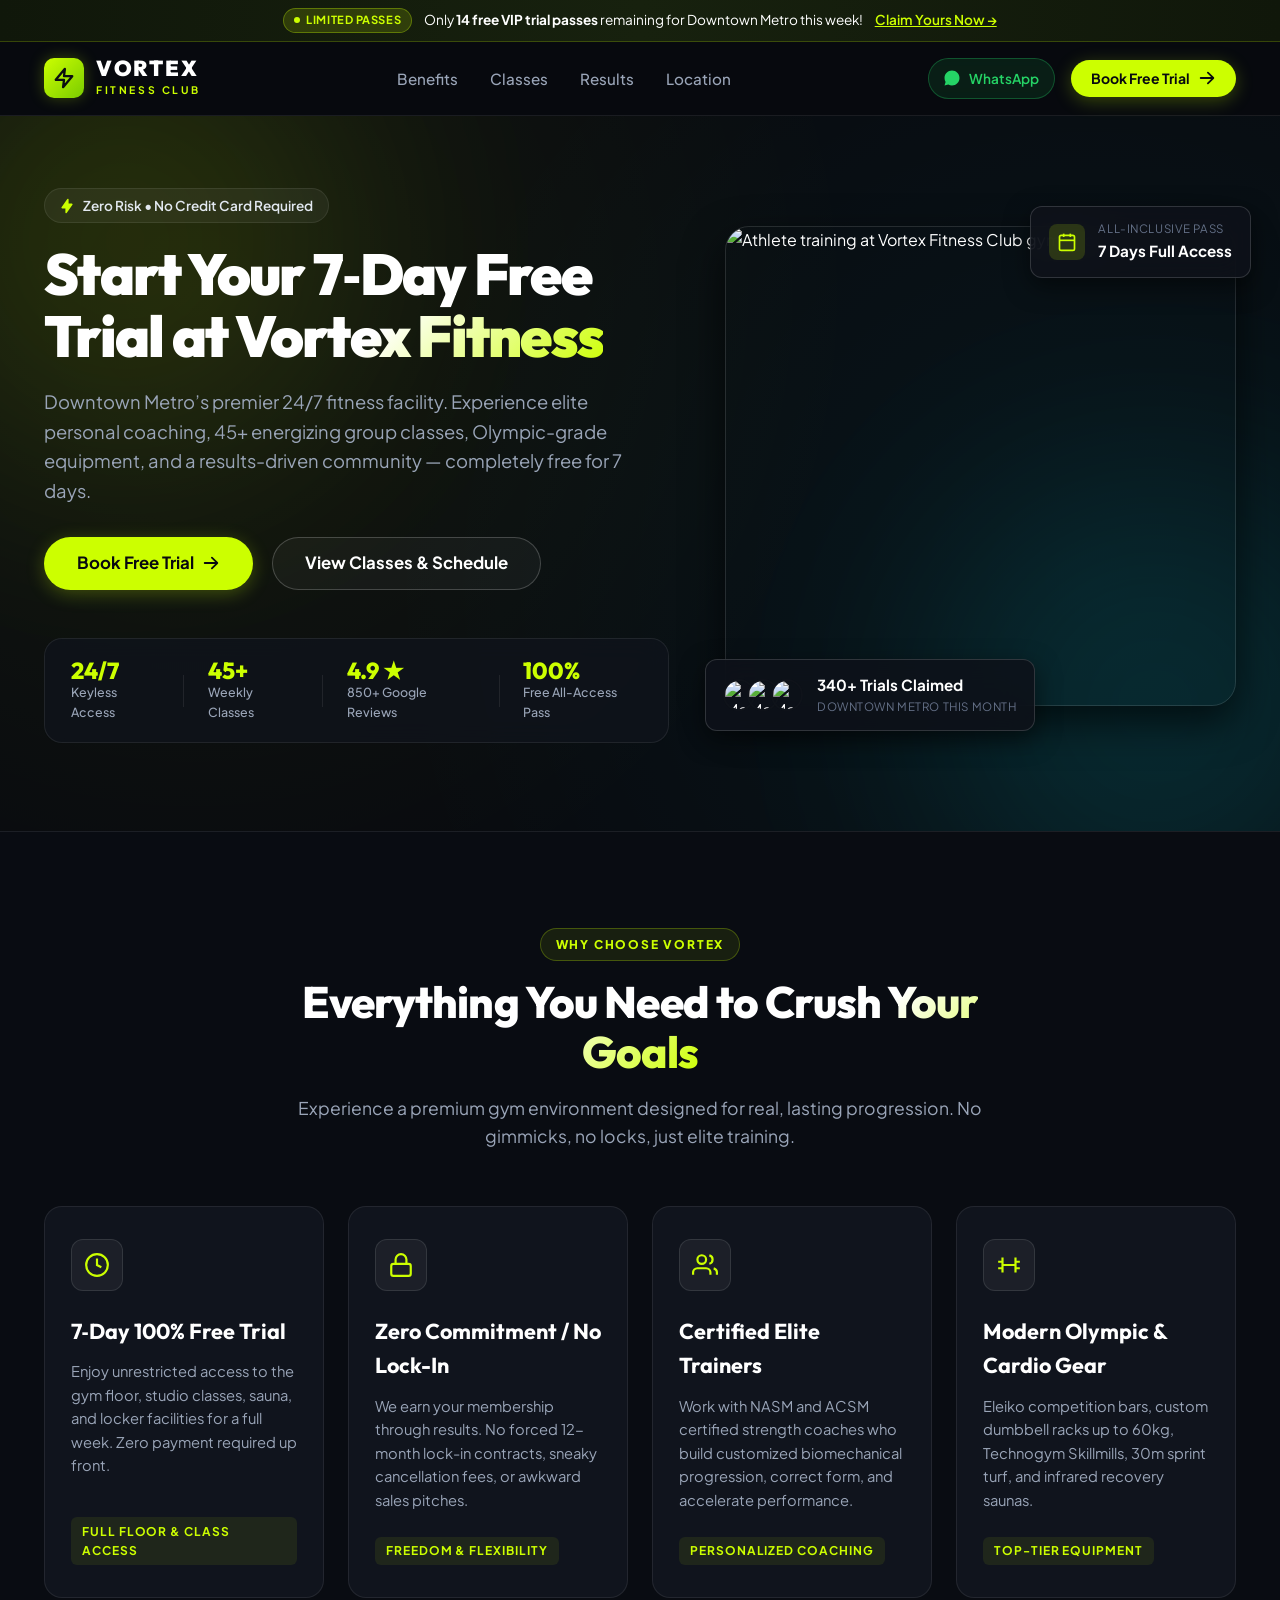
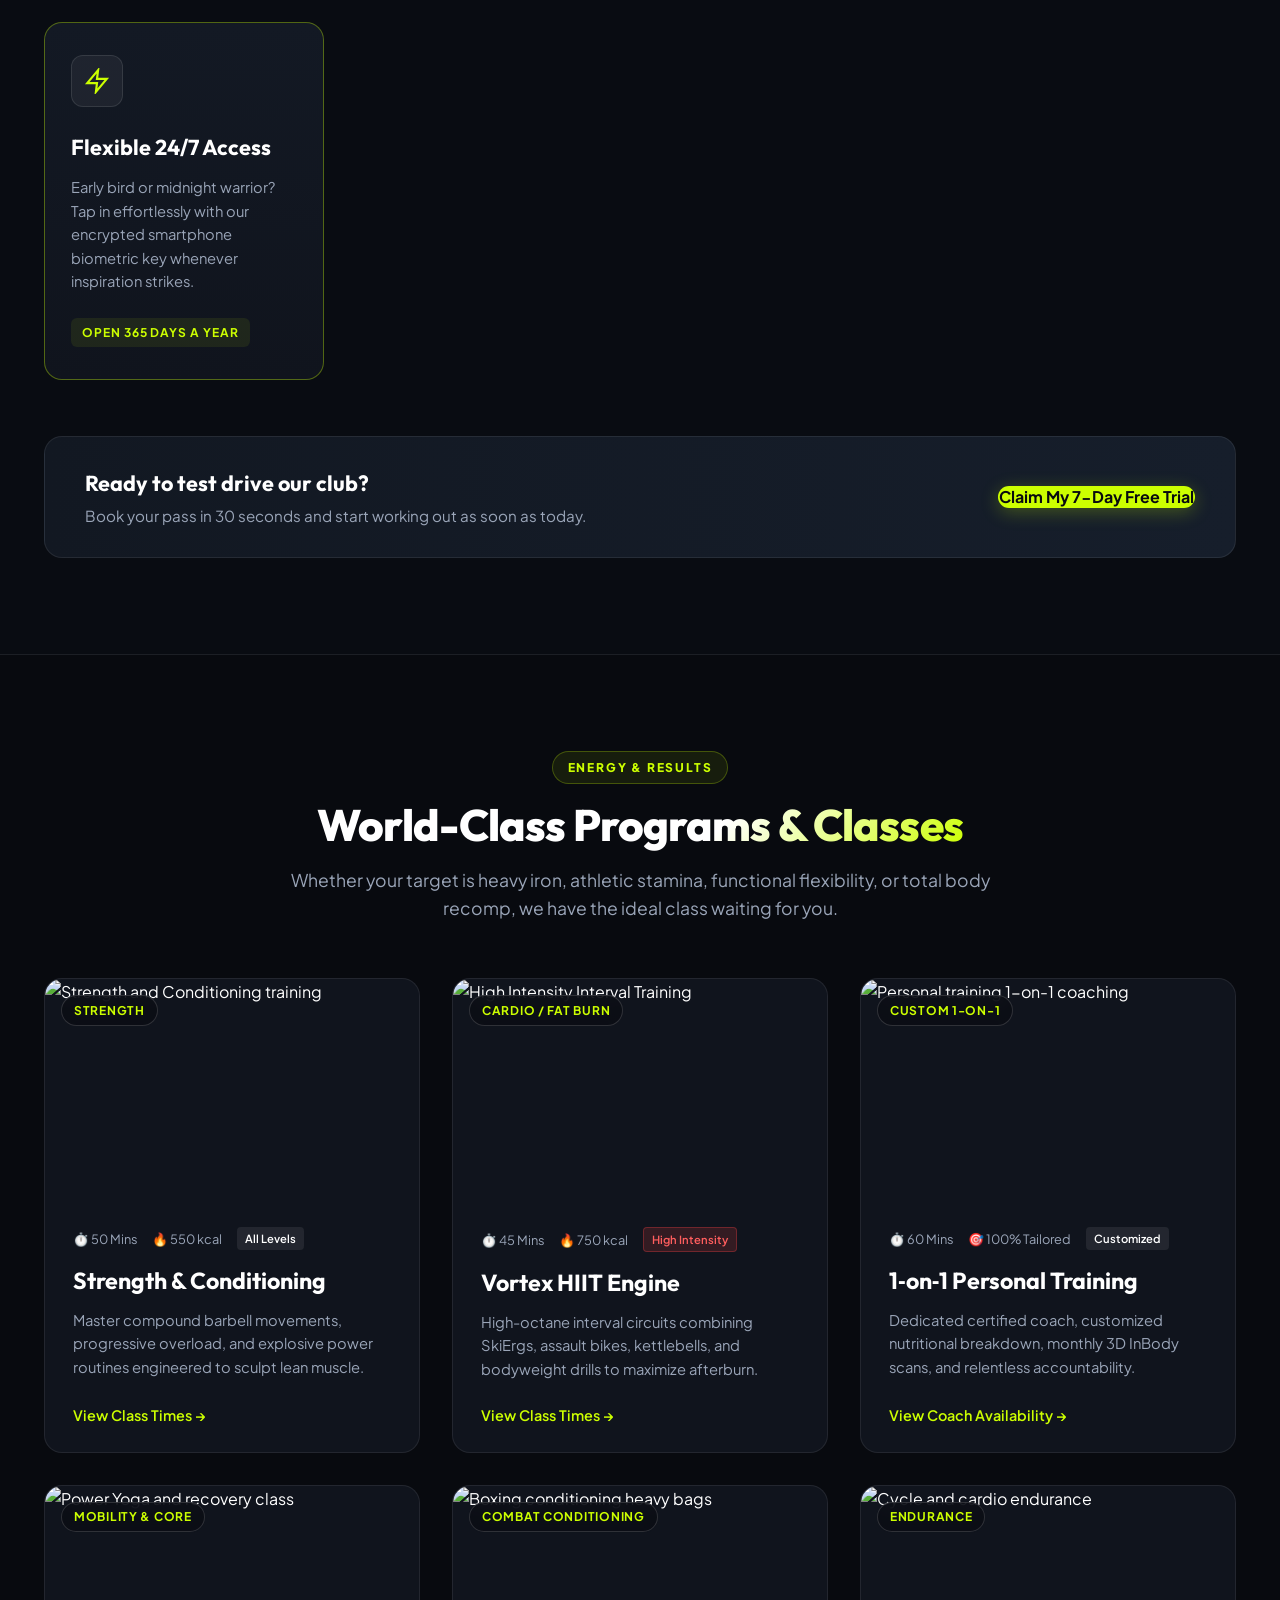
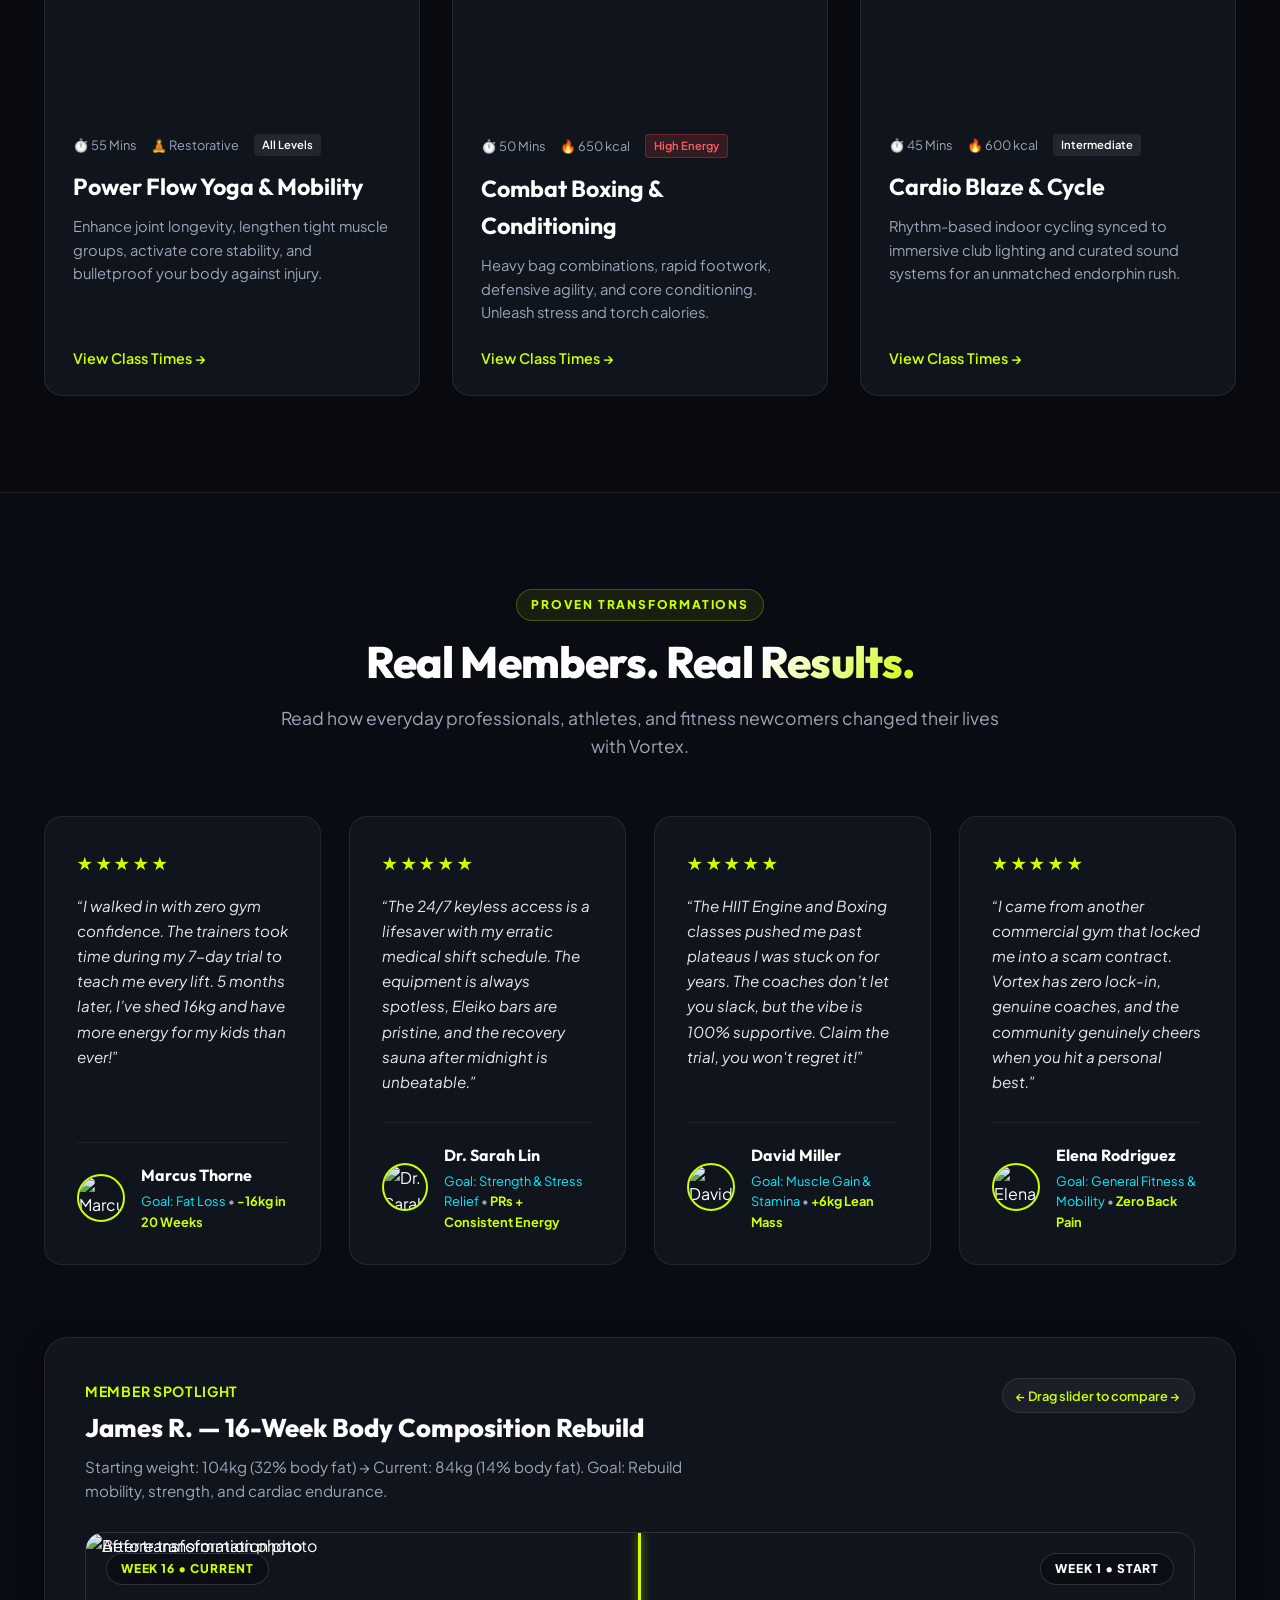
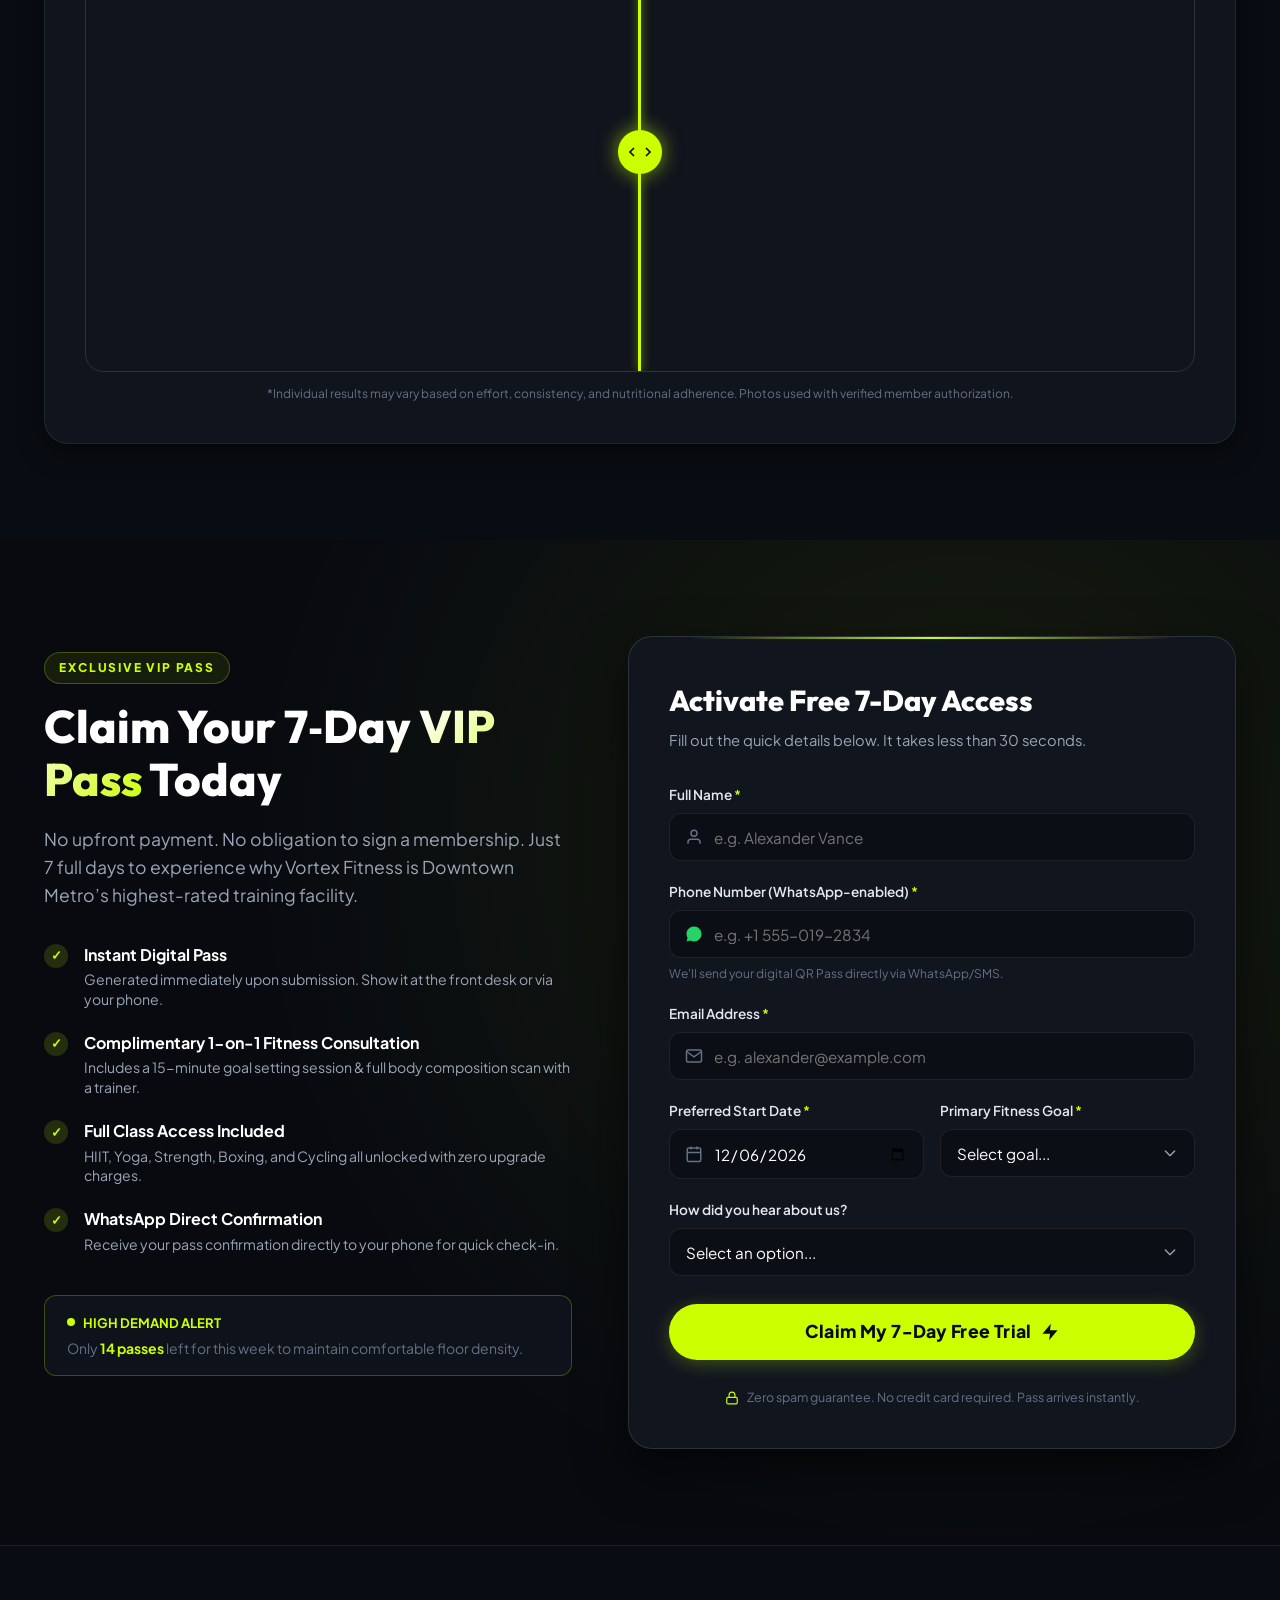
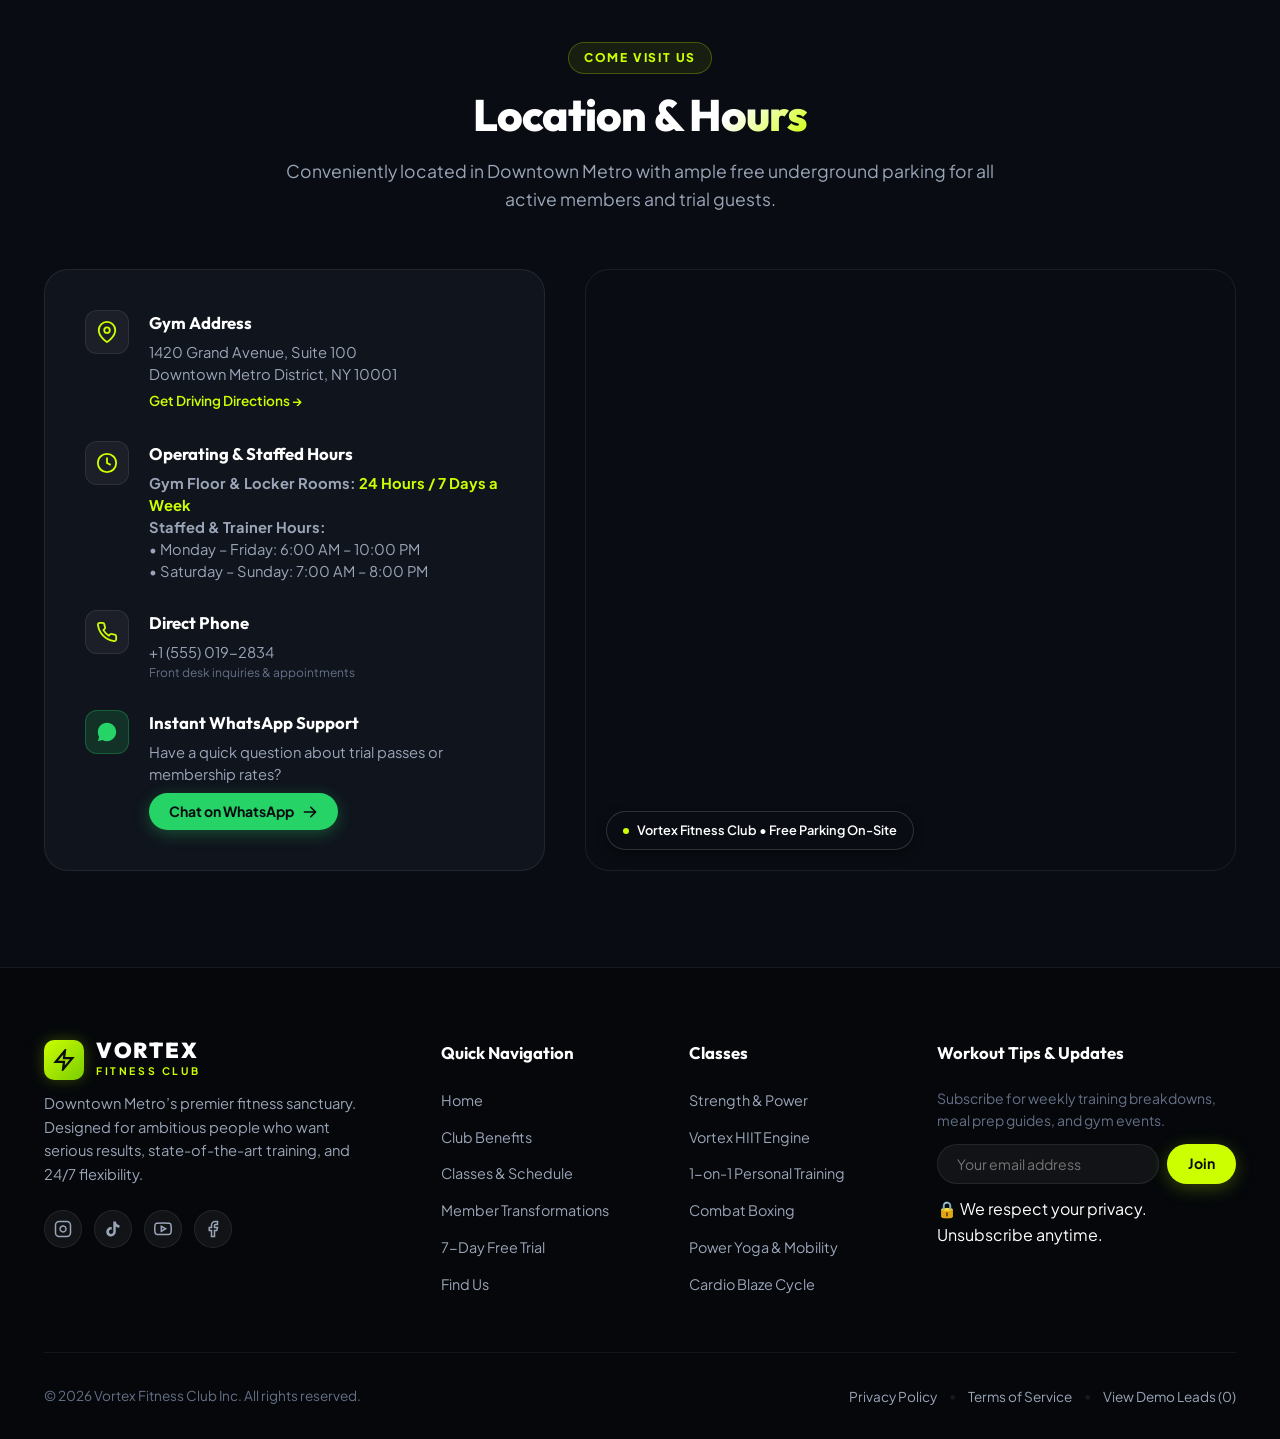
==== index.html @ d23a6792 "feat: initial commit for Vortex Fitness Club 7-Day Free Trial landing page" ====
<!DOCTYPE html>
<html lang="en">
<head>
  <meta charset="UTF-8">
  <meta name="viewport" content="width=device-width, initial-scale=1.0">
  <title>Vortex Fitness Club | Start Your 7-Day Free Trial</title>
  <meta name="description" content="Claim your 7-Day Free All-Access Pass at Vortex Fitness Club. Downtown Metro's premier 24/7 gym with elite personal training, 45+ group classes, and modern equipment.">
  
  <!-- Google Fonts -->
  <link rel="preconnect" href="https://fonts.googleapis.com">
  <link rel="preconnect" href="https://fonts.gstatic.com" crossorigin>
  <link href="https://fonts.googleapis.com/css2?family=Outfit:wght@400;500;600;700;800;900&family=Plus+Jakarta+Sans:wght@300;400;500;600;700&display=swap" rel="stylesheet">
  
  <!-- Main Stylesheet -->
  <link rel="stylesheet" href="styles.css">
  
  <!-- Favicon / Icon SVG -->
  <link rel="icon" type="image/svg+xml" href="data:image/svg+xml,<svg xmlns='http://www.w3.org/2000/svg' viewBox='0 0 24 24' fill='%23ccff00'><path d='M13.5 2c-5.24 0-9.5 4.26-9.5 9.5 0 2.21.76 4.24 2.03 5.86L2 21.41 3.59 23l4.05-4.03C9.26 20.24 11.29 21 13.5 21c5.24 0 9.5-4.26 9.5-9.5S18.74 2 13.5 2zm0 17c-4.14 0-7.5-3.36-7.5-7.5S9.36 4 13.5 4 21 7.36 21 11.5 17.64 19 13.5 19zm-1-12h2v5h-2zm0 6h2v2h-2z'/></svg>">
</head>
<body>

  <!-- Floating Announcement Bar -->
  <div class="top-announcement">
    <div class="announcement-content">
      <span class="live-pill"><span class="pulse-dot"></span> LIMITED PASSES</span>
      <span>Only <strong>14 free VIP trial passes</strong> remaining for Downtown Metro this week!</span>
      <a href="#trial-form" class="announcement-link">Claim Yours Now &rarr;</a>
    </div>
  </div>

  <!-- Header / Navigation -->
  <header class="site-header" id="header">
    <div class="container header-container">
      <a href="#" class="brand-logo" aria-label="Vortex Fitness Club">
        <div class="logo-icon">
          <svg viewBox="0 0 24 24" fill="none" stroke="currentColor" stroke-width="2.5" stroke-linecap="round" stroke-linejoin="round">
            <polygon points="13 2 3 14 12 14 11 22 21 10 12 10 13 2"></polygon>
          </svg>
        </div>
        <div class="logo-text">
          <span class="logo-main">VORTEX</span>
          <span class="logo-sub">FITNESS CLUB</span>
        </div>
      </a>

      <nav class="desktop-nav" aria-label="Main Navigation">
        <ul class="nav-links">
          <li><a href="#benefits" class="nav-link">Benefits</a></li>
          <li><a href="#programs" class="nav-link">Classes</a></li>
          <li><a href="#results" class="nav-link">Results</a></li>
          <li><a href="#location" class="nav-link">Location</a></li>
        </ul>
      </nav>

      <div class="header-actions">
        <a href="https://wa.me/15550192834?text=Hi%20Vortex%20Fitness!%20I'd%20like%20to%20learn%20more%20about%20the%207-Day%20Free%20Trial." target="_blank" rel="noopener noreferrer" class="whatsapp-btn-ghost" title="Chat on WhatsApp">
          <svg viewBox="0 0 24 24" fill="currentColor">
            <path d="M12.031 6.172c-3.181 0-5.767 2.586-5.768 5.766-.001 1.298.38 2.27 1.019 3.287l-.582 2.128 2.182-.573c.978.58 1.911.928 3.145.929 3.178 0 5.767-2.587 5.768-5.766.001-3.187-2.575-5.77-5.764-5.771zm3.392 8.244c-.144.405-.837.774-1.17.824-.299.045-.677.063-1.092-.069-.252-.08-.575-.187-.988-.365-1.739-.751-2.874-2.502-2.961-2.617-.087-.116-.708-.94-.708-1.793s.448-1.273.607-1.446c.159-.173.346-.217.462-.217l.332.006c.106.005.249-.04.39.298.144.347.491 1.2.534 1.287.043.087.072.188.014.304-.058.116-.087.188-.173.289l-.26.304c-.087.086-.177.18-.076.354.101.174.449.741.964 1.201.662.591 1.221.774 1.394.86.174.086.275.072.376-.044.102-.115.434-.506.549-.68.116-.174.232-.145.39-.087s1.011.477 1.184.564.289.13.332.202c.043.073.043.419-.101.824zM12 2C6.477 2 2 6.477 2 12c0 1.891.524 3.662 1.435 5.176L2.05 22l4.975-1.341A9.957 9.957 0 0012 22c5.523 0 10-4.477 10-10S17.523 2 12 2z"/>
          </svg>
          <span>WhatsApp</span>
        </a>
        <a href="#trial-form" class="btn btn-primary btn-sm header-cta">
          <span>Book Free Trial</span>
          <svg class="btn-arrow" viewBox="0 0 20 20" fill="currentColor">
            <path fill-rule="evenodd" d="M10.293 3.293a1 1 0 011.414 0l6 6a1 1 0 010 1.414l-6 6a1 1 0 01-1.414-1.414L14.586 11H3a1 1 0 110-2h11.586l-4.293-4.293a1 1 0 010-1.414z" clip-rule="evenodd" />
          </svg>
        </a>
        <button class="mobile-toggle" id="mobile-toggle" aria-label="Open navigation menu">
          <span></span>
          <span></span>
          <span></span>
        </button>
      </div>
    </div>

    <!-- Mobile Drawer -->
    <div class="mobile-nav" id="mobile-nav">
      <ul class="mobile-nav-links">
        <li><a href="#benefits" class="mobile-link">Benefits & Offer</a></li>
        <li><a href="#programs" class="mobile-link">Classes & Training</a></li>
        <li><a href="#results" class="mobile-link">Member Transformations</a></li>
        <li><a href="#trial-form" class="mobile-link highlight">Claim 7-Day Pass</a></li>
        <li><a href="#location" class="mobile-link">Location & Hours</a></li>
      </ul>
      <div class="mobile-nav-footer">
        <a href="https://wa.me/15550192834?text=Hi%20Vortex%20Fitness!%20I'd%20like%20to%20learn%20more%20about%20the%207-Day%20Free%20Trial." target="_blank" class="btn btn-whatsapp w-full">
          Chat on WhatsApp
        </a>
      </div>
    </div>
  </header>

  <!-- Hero Section -->
  <section class="hero-section" id="hero">
    <div class="hero-bg-overlay"></div>
    <div class="hero-glow-blob top-left"></div>
    <div class="hero-glow-blob bottom-right"></div>
    
    <div class="container hero-container">
      <div class="hero-content">
        <div class="hero-badge-wrap">
          <span class="hero-badge">
            <svg class="badge-icon" viewBox="0 0 20 20" fill="currentColor">
              <path fill-rule="evenodd" d="M11.3 1.046A1 1 0 0112 2v5h4a1 1 0 01.82 1.573l-7 10A1 1 0 018 18v-5H4a1 1 0 01-.82-1.573l7-10a1 1 0 011.12-.38z" clip-rule="evenodd"/>
            </svg>
            Zero Risk • No Credit Card Required
          </span>
        </div>

        <h1 class="hero-headline">
          Start Your 7‑Day Free Trial at <span class="highlight-text">Vortex Fitness</span>
        </h1>

        <p class="hero-subtext">
          Downtown Metro’s premier 24/7 fitness facility. Experience elite personal coaching, 45+ energizing group classes, Olympic-grade equipment, and a results-driven community — completely free for 7 days.
        </p>

        <div class="hero-cta-group">
          <a href="#trial-form" class="btn btn-primary btn-lg pulse-glow" id="hero-cta-btn">
            <span>Book Free Trial</span>
            <svg class="btn-arrow" viewBox="0 0 20 20" fill="currentColor">
              <path fill-rule="evenodd" d="M10.293 3.293a1 1 0 011.414 0l6 6a1 1 0 010 1.414l-6 6a1 1 0 01-1.414-1.414L14.586 11H3a1 1 0 110-2h11.586l-4.293-4.293a1 1 0 010-1.414z" clip-rule="evenodd" />
            </svg>
          </a>
          <a href="#programs" class="btn btn-outline btn-lg">
            <span>View Classes & Schedule</span>
          </a>
        </div>

        <!-- Social Proof Stats Banner -->
        <div class="hero-stats">
          <div class="stat-item">
            <div class="stat-number">24/7</div>
            <div class="stat-label">Keyless Access</div>
          </div>
          <div class="stat-divider"></div>
          <div class="stat-item">
            <div class="stat-number">45+</div>
            <div class="stat-label">Weekly Classes</div>
          </div>
          <div class="stat-divider"></div>
          <div class="stat-item">
            <div class="stat-number">4.9 ★</div>
            <div class="stat-label">850+ Google Reviews</div>
          </div>
          <div class="stat-divider"></div>
          <div class="stat-item">
            <div class="stat-number">100%</div>
            <div class="stat-label">Free All-Access Pass</div>
          </div>
        </div>
      </div>

      <div class="hero-visual">
        <div class="visual-card-wrap">
          <img 
            src="https://images.unsplash.com/photo-1534438327276-14e5300c3a48?q=80&w=1470&auto=format&fit=crop" 
            alt="Athlete training at Vortex Fitness Club gym floor" 
            class="hero-main-img"
            loading="eager"
          >
          
          <!-- Floating VIP Pass Preview Tag -->
          <div class="floating-glass-card top-card">
            <div class="badge-icon-square">
              <svg viewBox="0 0 24 24" fill="none" stroke="currentColor" stroke-width="2">
                <rect x="3" y="4" width="18" height="18" rx="2" ry="2"></rect>
                <line x1="16" y1="2" x2="16" y2="6"></line>
                <line x1="8" y1="2" x2="8" y2="6"></line>
                <line x1="3" y1="10" x2="21" y2="10"></line>
              </svg>
            </div>
            <div>
              <div class="card-caption">All-Inclusive Pass</div>
              <div class="card-val">7 Days Full Access</div>
            </div>
          </div>

          <div class="floating-glass-card bottom-card">
            <div class="avatar-group">
              <img src="https://images.unsplash.com/photo-1534528741775-53994a69daeb?w=100&auto=format&fit=crop&q=80" alt="Member avatar" class="avatar-img">
              <img src="https://images.unsplash.com/photo-1507003211169-0a1dd7228f2d?w=100&auto=format&fit=crop&q=80" alt="Member avatar" class="avatar-img">
              <img src="https://images.unsplash.com/photo-1517841905240-472988babdf9?w=100&auto=format&fit=crop&q=80" alt="Member avatar" class="avatar-img">
            </div>
            <div>
              <div class="card-val">340+ Trials Claimed</div>
              <div class="card-caption">Downtown Metro this month</div>
            </div>
          </div>
        </div>
      </div>
    </div>
  </section>

  <!-- Offer & Benefits Section -->
  <section class="section benefits-section" id="benefits">
    <div class="container">
      <div class="section-header text-center">
        <span class="section-pill">WHY CHOOSE VORTEX</span>
        <h2 class="section-title">Everything You Need to <span class="highlight-text">Crush Your Goals</span></h2>
        <p class="section-subtitle">Experience a premium gym environment designed for real, lasting progression. No gimmicks, no locks, just elite training.</p>
      </div>

      <div class="benefits-grid">
        <!-- Benefit 1 -->
        <div class="benefit-card">
          <div class="benefit-icon-box">
            <svg viewBox="0 0 24 24" fill="none" stroke="currentColor" stroke-width="2">
              <circle cx="12" cy="12" r="10"></circle>
              <polyline points="12 6 12 12 16 14"></polyline>
            </svg>
          </div>
          <h3 class="benefit-title">7‑Day 100% Free Trial</h3>
          <p class="benefit-desc">Enjoy unrestricted access to the gym floor, studio classes, sauna, and locker facilities for a full week. Zero payment required up front.</p>
          <div class="benefit-tag">Full Floor & Class Access</div>
        </div>

        <!-- Benefit 2 -->
        <div class="benefit-card">
          <div class="benefit-icon-box">
            <svg viewBox="0 0 24 24" fill="none" stroke="currentColor" stroke-width="2">
              <rect x="3" y="11" width="18" height="11" rx="2" ry="2"></rect>
              <path d="M7 11V7a5 5 0 0 1 10 0v4"></path>
            </svg>
          </div>
          <h3 class="benefit-title">Zero Commitment / No Lock-In</h3>
          <p class="benefit-desc">We earn your membership through results. No forced 12-month lock-in contracts, sneaky cancellation fees, or awkward sales pitches.</p>
          <div class="benefit-tag">Freedom & Flexibility</div>
        </div>

        <!-- Benefit 3 -->
        <div class="benefit-card">
          <div class="benefit-icon-box">
            <svg viewBox="0 0 24 24" fill="none" stroke="currentColor" stroke-width="2">
              <path d="M17 21v-2a4 4 0 0 0-4-4H5a4 4 0 0 0-4 4v2"></path>
              <circle cx="9" cy="7" r="4"></circle>
              <path d="M23 21v-2a4 4 0 0 0-3-3.87"></path>
              <path d="M16 3.13a4 4 0 0 1 0 7.75"></path>
            </svg>
          </div>
          <h3 class="benefit-title">Certified Elite Trainers</h3>
          <p class="benefit-desc">Work with NASM and ACSM certified strength coaches who build customized biomechanical progression, correct form, and accelerate performance.</p>
          <div class="benefit-tag">Personalized Coaching</div>
        </div>

        <!-- Benefit 4 -->
        <div class="benefit-card">
          <div class="benefit-icon-box">
            <svg viewBox="0 0 24 24" fill="none" stroke="currentColor" stroke-width="2">
              <path d="M6 5v14M18 5v14M2 9h4M18 9h4M2 15h4M18 15h4M6 12h12"></path>
            </svg>
          </div>
          <h3 class="benefit-title">Modern Olympic & Cardio Gear</h3>
          <p class="benefit-desc">Eleiko competition bars, custom dumbbell racks up to 60kg, Technogym Skillmills, 30m sprint turf, and infrared recovery saunas.</p>
          <div class="benefit-tag">Top-Tier Equipment</div>
        </div>

        <!-- Benefit 5 -->
        <div class="benefit-card highlight-card">
          <div class="benefit-icon-box accent">
            <svg viewBox="0 0 24 24" fill="none" stroke="currentColor" stroke-width="2">
              <polygon points="13 2 3 14 12 14 11 22 21 10 12 10 13 2"></polygon>
            </svg>
          </div>
          <h3 class="benefit-title">Flexible 24/7 Access</h3>
          <p class="benefit-desc">Early bird or midnight warrior? Tap in effortlessly with our encrypted smartphone biometric key whenever inspiration strikes.</p>
          <div class="benefit-tag">Open 365 Days a Year</div>
        </div>
      </div>

      <!-- Callout Banner inside Benefits -->
      <div class="benefits-cta-banner">
        <div class="banner-text">
          <h4>Ready to test drive our club?</h4>
          <p>Book your pass in 30 seconds and start working out as soon as today.</p>
        </div>
        <a href="#trial-form" class="btn btn-primary">Claim My 7-Day Free Trial</a>
      </div>
    </div>
  </section>

  <!-- Classes & Programs Section -->
  <section class="section programs-section" id="programs">
    <div class="container">
      <div class="section-header text-center">
        <span class="section-pill">ENERGY & RESULTS</span>
        <h2 class="section-title">World-Class <span class="highlight-text">Programs & Classes</span></h2>
        <p class="section-subtitle">Whether your target is heavy iron, athletic stamina, functional flexibility, or total body recomp, we have the ideal class waiting for you.</p>
      </div>

      <div class="programs-grid">
        <!-- Class 1: Strength -->
        <div class="program-card">
          <div class="program-img-wrap">
            <img src="https://images.unsplash.com/photo-1517838277536-f5f99be501cd?q=80&w=800&auto=format&fit=crop" alt="Strength and Conditioning training" class="program-img" loading="lazy">
            <span class="program-badge">Strength</span>
          </div>
          <div class="program-content">
            <div class="program-meta">
              <span>⏱️ 50 Mins</span>
              <span>🔥 550 kcal</span>
              <span class="level-tag">All Levels</span>
            </div>
            <h3 class="program-title">Strength & Conditioning</h3>
            <p class="program-desc">Master compound barbell movements, progressive overload, and explosive power routines engineered to sculpt lean muscle.</p>
            <button class="btn-link view-schedule-btn" data-class="Strength & Conditioning">
              View Class Times &rarr;
            </button>
          </div>
        </div>

        <!-- Class 2: HIIT -->
        <div class="program-card">
          <div class="program-img-wrap">
            <img src="https://images.unsplash.com/photo-1434596922112-19c563067271?q=80&w=800&auto=format&fit=crop" alt="High Intensity Interval Training" class="program-img" loading="lazy">
            <span class="program-badge">Cardio / Fat Burn</span>
          </div>
          <div class="program-content">
            <div class="program-meta">
              <span>⏱️ 45 Mins</span>
              <span>🔥 750 kcal</span>
              <span class="level-tag intense">High Intensity</span>
            </div>
            <h3 class="program-title">Vortex HIIT Engine</h3>
            <p class="program-desc">High-octane interval circuits combining SkiErgs, assault bikes, kettlebells, and bodyweight drills to maximize afterburn.</p>
            <button class="btn-link view-schedule-btn" data-class="Vortex HIIT Engine">
              View Class Times &rarr;
            </button>
          </div>
        </div>

        <!-- Class 3: 1-on-1 PT -->
        <div class="program-card">
          <div class="program-img-wrap">
            <img src="https://images.unsplash.com/photo-1571019614242-c5c5dee9f50b?q=80&w=800&auto=format&fit=crop" alt="Personal training 1-on-1 coaching" class="program-img" loading="lazy">
            <span class="program-badge">Custom 1-on-1</span>
          </div>
          <div class="program-content">
            <div class="program-meta">
              <span>⏱️ 60 Mins</span>
              <span>🎯 100% Tailored</span>
              <span class="level-tag">Customized</span>
            </div>
            <h3 class="program-title">1‑on‑1 Personal Training</h3>
            <p class="program-desc">Dedicated certified coach, customized nutritional breakdown, monthly 3D InBody scans, and relentless accountability.</p>
            <button class="btn-link view-schedule-btn" data-class="Personal Training">
              View Coach Availability &rarr;
            </button>
          </div>
        </div>

        <!-- Class 4: Yoga -->
        <div class="program-card">
          <div class="program-img-wrap">
            <img src="https://images.unsplash.com/photo-1544367567-0f2fcb009e0b?q=80&w=800&auto=format&fit=crop" alt="Power Yoga and recovery class" class="program-img" loading="lazy">
            <span class="program-badge">Mobility & Core</span>
          </div>
          <div class="program-content">
            <div class="program-meta">
              <span>⏱️ 55 Mins</span>
              <span>🧘 Restorative</span>
              <span class="level-tag">All Levels</span>
            </div>
            <h3 class="program-title">Power Flow Yoga & Mobility</h3>
            <p class="program-desc">Enhance joint longevity, lengthen tight muscle groups, activate core stability, and bulletproof your body against injury.</p>
            <button class="btn-link view-schedule-btn" data-class="Power Flow Yoga">
              View Class Times &rarr;
            </button>
          </div>
        </div>

        <!-- Class 5: Boxing -->
        <div class="program-card">
          <div class="program-img-wrap">
            <img src="https://images.unsplash.com/photo-1549719386-74dfcbf7dbed?q=80&w=800&auto=format&fit=crop" alt="Boxing conditioning heavy bags" class="program-img" loading="lazy">
            <span class="program-badge">Combat Conditioning</span>
          </div>
          <div class="program-content">
            <div class="program-meta">
              <span>⏱️ 50 Mins</span>
              <span>🔥 650 kcal</span>
              <span class="level-tag intense">High Energy</span>
            </div>
            <h3 class="program-title">Combat Boxing & Conditioning</h3>
            <p class="program-desc">Heavy bag combinations, rapid footwork, defensive agility, and core conditioning. Unleash stress and torch calories.</p>
            <button class="btn-link view-schedule-btn" data-class="Combat Boxing">
              View Class Times &rarr;
            </button>
          </div>
        </div>

        <!-- Class 6: Cardio Blaze -->
        <div class="program-card">
          <div class="program-img-wrap">
            <img src="https://images.unsplash.com/photo-1518611012118-696072aa579a?q=80&w=800&auto=format&fit=crop" alt="Cycle and cardio endurance" class="program-img" loading="lazy">
            <span class="program-badge">Endurance</span>
          </div>
          <div class="program-content">
            <div class="program-meta">
              <span>⏱️ 45 Mins</span>
              <span>🔥 600 kcal</span>
              <span class="level-tag">Intermediate</span>
            </div>
            <h3 class="program-title">Cardio Blaze & Cycle</h3>
            <p class="program-desc">Rhythm-based indoor cycling synced to immersive club lighting and curated sound systems for an unmatched endorphin rush.</p>
            <button class="btn-link view-schedule-btn" data-class="Cardio Blaze Cycle">
              View Class Times &rarr;
            </button>
          </div>
        </div>
      </div>
    </div>
  </section>

  <!-- Social Proof & Testimonials Section -->
  <section class="section results-section" id="results">
    <div class="container">
      <div class="section-header text-center">
        <span class="section-pill">PROVEN TRANSFORMATIONS</span>
        <h2 class="section-title">Real Members. <span class="highlight-text">Real Results.</span></h2>
        <p class="section-subtitle">Read how everyday professionals, athletes, and fitness newcomers changed their lives with Vortex.</p>
      </div>

      <!-- Testimonials Cards Grid -->
      <div class="testimonials-grid">
        <!-- Testimonial 1 -->
        <div class="testimonial-card">
          <div class="card-stars">★★★★★</div>
          <p class="testimonial-quote">“I walked in with zero gym confidence. The trainers took time during my 7-day trial to teach me every lift. 5 months later, I’ve shed 16kg and have more energy for my kids than ever!”</p>
          <div class="member-profile">
            <img src="https://images.unsplash.com/photo-1500648767791-00dcc994a43e?w=120&auto=format&fit=crop&q=80" alt="Marcus T." class="member-avatar">
            <div>
              <h4 class="member-name">Marcus Thorne</h4>
              <div class="member-meta"><span class="badge-goal">Goal: Fat Loss</span> • <strong class="text-accent">-16kg in 20 Weeks</strong></div>
            </div>
          </div>
        </div>

        <!-- Testimonial 2 -->
        <div class="testimonial-card">
          <div class="card-stars">★★★★★</div>
          <p class="testimonial-quote">“The 24/7 keyless access is a lifesaver with my erratic medical shift schedule. The equipment is always spotless, Eleiko bars are pristine, and the recovery sauna after midnight is unbeatable.”</p>
          <div class="member-profile">
            <img src="https://images.unsplash.com/photo-1573496359142-b8d87734a5a2?w=120&auto=format&fit=crop&q=80" alt="Dr. Sarah L." class="member-avatar">
            <div>
              <h4 class="member-name">Dr. Sarah Lin</h4>
              <div class="member-meta"><span class="badge-goal">Goal: Strength & Stress Relief</span> • <strong class="text-accent">PRs + Consistent Energy</strong></div>
            </div>
          </div>
        </div>

        <!-- Testimonial 3 -->
        <div class="testimonial-card">
          <div class="card-stars">★★★★★</div>
          <p class="testimonial-quote">“The HIIT Engine and Boxing classes pushed me past plateaus I was stuck on for years. The coaches don’t let you slack, but the vibe is 100% supportive. Claim the trial, you won't regret it!”</p>
          <div class="member-profile">
            <img src="https://images.unsplash.com/photo-1522075469751-3a6694fb2f61?w=120&auto=format&fit=crop&q=80" alt="David Miller" class="member-avatar">
            <div>
              <h4 class="member-name">David Miller</h4>
              <div class="member-meta"><span class="badge-goal">Goal: Muscle Gain & Stamina</span> • <strong class="text-accent">+6kg Lean Mass</strong></div>
            </div>
          </div>
        </div>

        <!-- Testimonial 4 -->
        <div class="testimonial-card">
          <div class="card-stars">★★★★★</div>
          <p class="testimonial-quote">“I came from another commercial gym that locked me into a scam contract. Vortex has zero lock-in, genuine coaches, and the community genuinely cheers when you hit a personal best.”</p>
          <div class="member-profile">
            <img src="https://images.unsplash.com/photo-1580489944761-15a19d654956?w=120&auto=format&fit=crop&q=80" alt="Elena Rodriguez" class="member-avatar">
            <div>
              <h4 class="member-name">Elena Rodriguez</h4>
              <div class="member-meta"><span class="badge-goal">Goal: General Fitness & Mobility</span> • <strong class="text-accent">Zero Back Pain</strong></div>
            </div>
          </div>
        </div>
      </div>

      <!-- Interactive Before / After Transformation Showcase -->
      <div class="transformation-box">
        <div class="transformation-header">
          <div>
            <span class="text-accent text-sm font-bold uppercase tracking-wider">Member Spotlight</span>
            <h3 class="transformation-title">James R. — 16-Week Body Composition Rebuild</h3>
            <p class="transformation-desc">Starting weight: 104kg (32% body fat) &rarr; Current: 84kg (14% body fat). Goal: Rebuild mobility, strength, and cardiac endurance.</p>
          </div>
          <div class="drag-hint">
            <span>&larr; Drag slider to compare &rarr;</span>
          </div>
        </div>

        <!-- Interactive Slider Component -->
        <div class="ba-slider-container" id="ba-slider">
          <div class="ba-image-wrapper before-wrap">
            <img src="https://images.unsplash.com/photo-1583454110551-21f2fa2afe61?q=80&w=1200&auto=format&fit=crop" alt="Before transformation photo" class="ba-img">
            <span class="ba-label before-label">WEEK 1 • START</span>
          </div>
          <div class="ba-image-wrapper after-wrap" id="ba-after-wrap">
            <img src="https://images.unsplash.com/photo-1581009146145-b5ef050c2e1e?q=80&w=1200&auto=format&fit=crop" alt="After transformation photo" class="ba-img">
            <span class="ba-label after-label">WEEK 16 • CURRENT</span>
          </div>
          <div class="ba-handle" id="ba-handle">
            <div class="ba-handle-line"></div>
            <div class="ba-handle-btn">
              <svg viewBox="0 0 24 24" fill="none" stroke="currentColor" stroke-width="2.5">
                <polyline points="15 18 9 12 15 6"></polyline>
              </svg>
              <svg viewBox="0 0 24 24" fill="none" stroke="currentColor" stroke-width="2.5">
                <polyline points="9 18 15 12 9 6"></polyline>
              </svg>
            </div>
            <div class="ba-handle-line"></div>
          </div>
        </div>
        <p class="text-muted text-xs text-center mt-3">*Individual results may vary based on effort, consistency, and nutritional adherence. Photos used with verified member authorization.</p>
      </div>
    </div>
  </section>

  <!-- Lead Capture Form Section (The Core of the Package) -->
  <section class="section form-section" id="trial-form">
    <div class="container form-section-container">
      <div class="form-layout">
        
        <!-- Left Side: Value & Guarantee Pitch -->
        <div class="form-pitch-column">
          <span class="section-pill">EXCLUSIVE VIP PASS</span>
          <h2 class="form-heading">Claim Your <span class="highlight-text">7‑Day VIP Pass</span> Today</h2>
          <p class="form-lead-desc">
            No upfront payment. No obligation to sign a membership. Just 7 full days to experience why Vortex Fitness is Downtown Metro’s highest-rated training facility.
          </p>

          <div class="perks-checklist">
            <div class="perk-check-item">
              <div class="check-icon">✓</div>
              <div>
                <strong>Instant Digital Pass</strong>
                <p>Generated immediately upon submission. Show it at the front desk or via your phone.</p>
              </div>
            </div>
            <div class="perk-check-item">
              <div class="check-icon">✓</div>
              <div>
                <strong>Complimentary 1-on-1 Fitness Consultation</strong>
                <p>Includes a 15-minute goal setting session & full body composition scan with a trainer.</p>
              </div>
            </div>
            <div class="perk-check-item">
              <div class="check-icon">✓</div>
              <div>
                <strong>Full Class Access Included</strong>
                <p>HIIT, Yoga, Strength, Boxing, and Cycling all unlocked with zero upgrade charges.</p>
              </div>
            </div>
            <div class="perk-check-item">
              <div class="check-icon">✓</div>
              <div>
                <strong>WhatsApp Direct Confirmation</strong>
                <p>Receive your pass confirmation directly to your phone for quick check-in.</p>
              </div>
            </div>
          </div>

          <div class="pass-counter-box">
            <div class="pass-counter-head">
              <span class="live-pulse"></span>
              <span>High Demand Alert</span>
            </div>
            <p class="text-sm text-muted">Only <strong class="text-accent" id="seats-left-counter">14 passes</strong> left for this week to maintain comfortable floor density.</p>
          </div>
        </div>

        <!-- Right Side: The Form Card -->
        <div class="form-card-column">
          <div class="form-card" id="form-container">
            <div class="form-card-header">
              <h3 class="form-card-title">Activate Free 7-Day Access</h3>
              <p class="form-card-sub">Fill out the quick details below. It takes less than 30 seconds.</p>
            </div>

            <form id="lead-form" class="lead-form" novalidate>
              <!-- Full Name -->
              <div class="form-group">
                <label for="fullName" class="form-label">Full Name <span class="required">*</span></label>
                <div class="input-with-icon">
                  <svg class="input-icon" viewBox="0 0 24 24" fill="none" stroke="currentColor" stroke-width="2">
                    <path d="M20 21v-2a4 4 0 0 0-4-4H8a4 4 0 0 0-4 4v2"></path>
                    <circle cx="12" cy="7" r="4"></circle>
                  </svg>
                  <input type="text" id="fullName" name="fullName" class="form-control" placeholder="e.g. Alexander Vance" required>
                </div>
                <div class="form-error" id="name-error">Please enter your full name.</div>
              </div>

              <!-- Phone (WhatsApp Enabled) -->
              <div class="form-group">
                <label for="phone" class="form-label">
                  Phone Number (WhatsApp-enabled) <span class="required">*</span>
                </label>
                <div class="input-with-icon">
                  <svg class="input-icon whatsapp-icon-color" viewBox="0 0 24 24" fill="currentColor">
                    <path d="M12.031 6.172c-3.181 0-5.767 2.586-5.768 5.766-.001 1.298.38 2.27 1.019 3.287l-.582 2.128 2.182-.573c.978.58 1.911.928 3.145.929 3.178 0 5.767-2.587 5.768-5.766.001-3.187-2.575-5.77-5.764-5.771zm3.392 8.244c-.144.405-.837.774-1.17.824-.299.045-.677.063-1.092-.069-.252-.08-.575-.187-.988-.365-1.739-.751-2.874-2.502-2.961-2.617-.087-.116-.708-.94-.708-1.793s.448-1.273.607-1.446c.159-.173.346-.217.462-.217l.332.006c.106.005.249-.04.39.298.144.347.491 1.2.534 1.287.043.087.072.188.014.304-.058.116-.087.188-.173.289l-.26.304c-.087.086-.177.18-.076.354.101.174.449.741.964 1.201.662.591 1.221.774 1.394.86.174.086.275.072.376-.044.102-.115.434-.506.549-.68.116-.174.232-.145.39-.087s1.011.477 1.184.564.289.13.332.202c.043.073.043.419-.101.824zM12 2C6.477 2 2 6.477 2 12c0 1.891.524 3.662 1.435 5.176L2.05 22l4.975-1.341A9.957 9.957 0 0012 22c5.523 0 10-4.477 10-10S17.523 2 12 2z"/>
                  </svg>
                  <input type="tel" id="phone" name="phone" class="form-control" placeholder="e.g. +1 555-019-2834" required>
                </div>
                <div class="form-hint">We'll send your digital QR Pass directly via WhatsApp/SMS.</div>
                <div class="form-error" id="phone-error">Please enter a valid phone number.</div>
              </div>

              <!-- Email -->
              <div class="form-group">
                <label for="email" class="form-label">Email Address <span class="required">*</span></label>
                <div class="input-with-icon">
                  <svg class="input-icon" viewBox="0 0 24 24" fill="none" stroke="currentColor" stroke-width="2">
                    <path d="M4 4h16c1.1 0 2 .9 2 2v12c0 1.1-.9 2-2 2H4c-1.1 0-2-.9-2-2V6c0-1.1.9-2 2-2z"></path>
                    <polyline points="22,6 12,13 2,6"></polyline>
                  </svg>
                  <input type="email" id="email" name="email" class="form-control" placeholder="e.g. alexander@example.com" required>
                </div>
                <div class="form-error" id="email-error">Please enter a valid email address.</div>
              </div>

              <!-- Row: Preferred Start Date + Goal -->
              <div class="form-row">
                <div class="form-group col-half">
                  <label for="startDate" class="form-label">Preferred Start Date <span class="required">*</span></label>
                  <div class="input-with-icon">
                    <svg class="input-icon" viewBox="0 0 24 24" fill="none" stroke="currentColor" stroke-width="2">
                      <rect x="3" y="4" width="18" height="18" rx="2" ry="2"></rect>
                      <line x1="16" y1="2" x2="16" y2="6"></line>
                      <line x1="8" y1="2" x2="8" y2="6"></line>
                      <line x1="3" y1="10" x2="21" y2="10"></line>
                    </svg>
                    <input type="date" id="startDate" name="startDate" class="form-control" required>
                  </div>
                  <div class="form-error" id="date-error">Please choose a start date.</div>
                </div>

                <div class="form-group col-half">
                  <label for="fitnessGoal" class="form-label">Primary Fitness Goal <span class="required">*</span></label>
                  <select id="fitnessGoal" name="fitnessGoal" class="form-control select-control" required>
                    <option value="" disabled selected>Select goal...</option>
                    <option value="Lose Weight & Burn Fat">Lose Weight & Burn Fat</option>
                    <option value="Gain Muscle & Strength">Gain Muscle & Strength</option>
                    <option value="Athletic Conditioning">Athletic Conditioning</option>
                    <option value="General Health & Longevity">General Fitness & Energy</option>
                    <option value="Mobility & Recovery">Mobility & Rehab</option>
                  </select>
                  <div class="form-error" id="goal-error">Please select your primary goal.</div>
                </div>
              </div>

              <!-- How did you hear about us -->
              <div class="form-group">
                <label for="referralSource" class="form-label">How did you hear about us?</label>
                <select id="referralSource" name="referralSource" class="form-control select-control">
                  <option value="" disabled selected>Select an option...</option>
                  <option value="Instagram / Social Media">Instagram / Social Media</option>
                  <option value="Friend or Family Referral">Friend or Family Recommendation</option>
                  <option value="Google Search">Google Search / Maps</option>
                  <option value="Walked By the Gym">Walked By the Gym</option>
                  <option value="TikTok">TikTok</option>
                  <option value="Other">Other</option>
                </select>
              </div>

              <!-- Submit Button -->
              <button type="submit" class="btn btn-primary btn-submit w-full" id="submit-btn">
                <span class="btn-text">Claim My 7‑Day Free Trial</span>
                <svg class="btn-bolt" viewBox="0 0 24 24" fill="currentColor">
                  <polygon points="13 2 3 14 12 14 11 22 21 10 12 10 13 2"></polygon>
                </svg>
              </button>

              <div class="form-security-note">
                <svg viewBox="0 0 24 24" fill="none" stroke="currentColor" stroke-width="2">
                  <rect x="3" y="11" width="18" height="11" rx="2" ry="2"></rect>
                  <path d="M7 11V7a5 5 0 0 1 10 0v4"></path>
                </svg>
                <span>Zero spam guarantee. No credit card required. Pass arrives instantly.</span>
              </div>
            </form>
          </div>
        </div>

      </div>
    </div>
  </section>

  <!-- Location & Contact Section -->
  <section class="section location-section" id="location">
    <div class="container">
      <div class="section-header text-center">
        <span class="section-pill">COME VISIT US</span>
        <h2 class="section-title">Location & <span class="highlight-text">Hours</span></h2>
        <p class="section-subtitle">Conveniently located in Downtown Metro with ample free underground parking for all active members and trial guests.</p>
      </div>

      <div class="location-grid">
        <!-- Contact & Hours Details Box -->
        <div class="location-card">
          <div class="contact-info-list">
            
            <div class="contact-item">
              <div class="contact-icon">
                <svg viewBox="0 0 24 24" fill="none" stroke="currentColor" stroke-width="2">
                  <path d="M21 10c0 7-9 13-9 13s-9-6-9-13a9 9 0 0 1 18 0z"></path>
                  <circle cx="12" cy="10" r="3"></circle>
                </svg>
              </div>
              <div>
                <h4 class="contact-title">Gym Address</h4>
                <p class="contact-text">1420 Grand Avenue, Suite 100<br>Downtown Metro District, NY 10001</p>
                <a href="https://maps.google.com" target="_blank" class="contact-link">Get Driving Directions &rarr;</a>
              </div>
            </div>

            <div class="contact-item">
              <div class="contact-icon">
                <svg viewBox="0 0 24 24" fill="none" stroke="currentColor" stroke-width="2">
                  <circle cx="12" cy="12" r="10"></circle>
                  <polyline points="12 6 12 12 16 14"></polyline>
                </svg>
              </div>
              <div>
                <h4 class="contact-title">Operating & Staffed Hours</h4>
                <p class="contact-text">
                  <strong>Gym Floor & Locker Rooms:</strong> <span class="badge-accent-inline">24 Hours / 7 Days a Week</span><br>
                  <strong>Staffed & Trainer Hours:</strong><br>
                  • Monday – Friday: 6:00 AM – 10:00 PM<br>
                  • Saturday – Sunday: 7:00 AM – 8:00 PM
                </p>
              </div>
            </div>

            <div class="contact-item">
              <div class="contact-icon">
                <svg viewBox="0 0 24 24" fill="none" stroke="currentColor" stroke-width="2">
                  <path d="M22 16.92v3a2 2 0 0 1-2.18 2 19.79 19.79 0 0 1-8.63-3.07 19.5 19.5 0 0 1-6-6 19.79 19.79 0 0 1-3.07-8.67A2 2 0 0 1 4.11 2h3a2 2 0 0 1 2 1.72 12.84 12.84 0 0 0 .7 2.81 2 2 0 0 1-.45 2.11L8.09 9.91a16 16 0 0 0 6 6l1.27-1.27a2 2 0 0 1 2.11-.45 12.84 12.84 0 0 0 2.81.7A2 2 0 0 1 22 16.92z"></path>
                </svg>
              </div>
              <div>
                <h4 class="contact-title">Direct Phone</h4>
                <p class="contact-text">+1 (555) 019-2834</p>
                <div class="text-xs text-muted">Front desk inquiries & appointments</div>
              </div>
            </div>

            <div class="contact-item">
              <div class="contact-icon whatsapp-bg">
                <svg viewBox="0 0 24 24" fill="currentColor">
                  <path d="M12.031 6.172c-3.181 0-5.767 2.586-5.768 5.766-.001 1.298.38 2.27 1.019 3.287l-.582 2.128 2.182-.573c.978.58 1.911.928 3.145.929 3.178 0 5.767-2.587 5.768-5.766.001-3.187-2.575-5.77-5.764-5.771zm3.392 8.244c-.144.405-.837.774-1.17.824-.299.045-.677.063-1.092-.069-.252-.08-.575-.187-.988-.365-1.739-.751-2.874-2.502-2.961-2.617-.087-.116-.708-.94-.708-1.793s.448-1.273.607-1.446c.159-.173.346-.217.462-.217l.332.006c.106.005.249-.04.39.298.144.347.491 1.2.534 1.287.043.087.072.188.014.304-.058.116-.087.188-.173.289l-.26.304c-.087.086-.177.18-.076.354.101.174.449.741.964 1.201.662.591 1.221.774 1.394.86.174.086.275.072.376-.044.102-.115.434-.506.549-.68.116-.174.232-.145.39-.087s1.011.477 1.184.564.289.13.332.202c.043.073.043.419-.101.824zM12 2C6.477 2 2 6.477 2 12c0 1.891.524 3.662 1.435 5.176L2.05 22l4.975-1.341A9.957 9.957 0 0012 22c5.523 0 10-4.477 10-10S17.523 2 12 2z"/>
                </svg>
              </div>
              <div>
                <h4 class="contact-title">Instant WhatsApp Support</h4>
                <p class="contact-text">Have a quick question about trial passes or membership rates?</p>
                <a href="https://wa.me/15550192834?text=Hi%20Vortex%20Fitness!%20I'm%20interested%20in%20visiting%20the%20gym." target="_blank" rel="noopener noreferrer" class="btn btn-whatsapp btn-sm mt-2">
                  <span>Chat on WhatsApp</span>
                  <svg viewBox="0 0 20 20" fill="currentColor" width="16" height="16">
                    <path fill-rule="evenodd" d="M10.293 3.293a1 1 0 011.414 0l6 6a1 1 0 010 1.414l-6 6a1 1 0 01-1.414-1.414L14.586 11H3a1 1 0 110-2h11.586l-4.293-4.293a1 1 0 010-1.414z" clip-rule="evenodd" />
                  </svg>
                </a>
              </div>
            </div>

          </div>
        </div>

        <!-- Google Maps Interactive Embed -->
        <div class="map-wrapper">
          <iframe 
            src="https://www.google.com/maps/embed?pb=!1m18!1m12!1m3!1d193595.15830869428!2d-74.119763973046!3d40.69766374874431!2m3!1f0!2f0!3f0!3m2!1i1024!2i768!4f13.1!3m3!1m2!1s0x89c24fa5d33f083b%3A0xc80b8f06e177fe62!2sNew%20York%2C%20NY%2C%20USA!5e0!3m2!1sen!2s!4v1680000000000!5m2!1sen!2s" 
            width="100%" 
            height="100%" 
            style="border:0;" 
            allowfullscreen="" 
            loading="lazy" 
            referrerpolicy="no-referrer-when-downgrade"
            title="Vortex Fitness Club Location Map"
          ></iframe>
          <div class="map-overlay-badge">
            <span class="pulse-dot"></span>
            <span>Vortex Fitness Club • Free Parking On-Site</span>
          </div>
        </div>
      </div>
    </div>
  </section>

  <!-- Footer -->
  <footer class="site-footer">
    <div class="container">
      <div class="footer-top">
        <div class="footer-brand">
          <div class="brand-logo mb-3">
            <div class="logo-icon">
              <svg viewBox="0 0 24 24" fill="none" stroke="currentColor" stroke-width="2.5">
                <polygon points="13 2 3 14 12 14 11 22 21 10 12 10 13 2"></polygon>
              </svg>
            </div>
            <div class="logo-text">
              <span class="logo-main">VORTEX</span>
              <span class="logo-sub">FITNESS CLUB</span>
            </div>
          </div>
          <p class="footer-desc">
            Downtown Metro’s premier fitness sanctuary. Designed for ambitious people who want serious results, state-of-the-art training, and 24/7 flexibility.
          </p>
          <div class="social-links">
            <a href="#" aria-label="Instagram" class="social-btn">
              <svg viewBox="0 0 24 24" fill="none" stroke="currentColor" stroke-width="2"><rect x="2" y="2" width="20" height="20" rx="5" ry="5"></rect><path d="M16 11.37A4 4 0 1 1 12.63 8 4 4 0 0 1 16 11.37z"></path><line x1="17.5" y1="6.5" x2="17.51" y2="6.5"></line></svg>
            </a>
            <a href="#" aria-label="TikTok" class="social-btn">
              <svg viewBox="0 0 24 24" fill="currentColor"><path d="M19.59 6.69a4.83 4.83 0 0 1-3.77-4.25V2h-3.45v13.67a2.89 2.89 0 0 1-5.2 1.74 2.89 2.89 0 0 1 2.31-4.64c.298 0 .586.044.86.126V9.4a6.33 6.33 0 0 0-1-.08A6.34 6.34 0 0 0 3 15.66a6.34 6.34 0 0 0 10.82 4.47 6.27 6.27 0 0 0 1.89-4.47V8.67a8.21 8.21 0 0 0 4.88 1.6V6.82a4.88 4.88 0 0 1-1-.13z"/></svg>
            </a>
            <a href="#" aria-label="YouTube" class="social-btn">
              <svg viewBox="0 0 24 24" fill="none" stroke="currentColor" stroke-width="2"><path d="M22.54 6.42a2.78 2.78 0 0 0-1.94-2C18.88 4 12 4 12 4s-6.88 0-8.6.46a2.78 2.78 0 0 0-1.94 2A29 29 0 0 0 1 11.75a29 29 0 0 0 .46 5.33A2.78 2.78 0 0 0 3.4 19c1.72.46 8.6.46 8.6.46s6.88 0 8.6-.46a2.78 2.78 0 0 0 1.94-2 29 29 0 0 0 .46-5.25 29 29 0 0 0-.46-5.33z"></path><polygon points="9.75 15.02 15.5 11.75 9.75 8.48 9.75 15.02"></polygon></svg>
            </a>
            <a href="#" aria-label="Facebook" class="social-btn">
              <svg viewBox="0 0 24 24" fill="none" stroke="currentColor" stroke-width="2"><path d="M18 2h-3a5 5 0 0 0-5 5v3H7v4h3v8h4v-8h3l1-4h-4V7a1 1 0 0 1 1-1h3z"></path></svg>
            </a>
          </div>
        </div>

        <div class="footer-links-col">
          <h4 class="footer-title">Quick Navigation</h4>
          <ul>
            <li><a href="#hero">Home</a></li>
            <li><a href="#benefits">Club Benefits</a></li>
            <li><a href="#programs">Classes & Schedule</a></li>
            <li><a href="#results">Member Transformations</a></li>
            <li><a href="#trial-form">7-Day Free Trial</a></li>
            <li><a href="#location">Find Us</a></li>
          </ul>
        </div>

        <div class="footer-links-col">
          <h4 class="footer-title">Classes</h4>
          <ul>
            <li><a href="#programs">Strength & Power</a></li>
            <li><a href="#programs">Vortex HIIT Engine</a></li>
            <li><a href="#programs">1-on-1 Personal Training</a></li>
            <li><a href="#programs">Combat Boxing</a></li>
            <li><a href="#programs">Power Yoga & Mobility</a></li>
            <li><a href="#programs">Cardio Blaze Cycle</a></li>
          </ul>
        </div>

        <div class="footer-newsletter">
          <h4 class="footer-title">Workout Tips & Updates</h4>
          <p class="text-sm text-muted mb-3">Subscribe for weekly training breakdowns, meal prep guides, and gym events.</p>
          <form class="newsletter-form" id="newsletter-form" onsubmit="event.preventDefault(); alert('Thank you for subscribing to Vortex Fitness insights!'); this.reset();">
            <input type="email" placeholder="Your email address" class="newsletter-input" required>
            <button type="submit" class="btn btn-primary btn-newsletter">Join</button>
          </form>
          <div class="newsletter-badge mt-3">
            <span>🔒 We respect your privacy. Unsubscribe anytime.</span>
          </div>
        </div>
      </div>

      <div class="footer-bottom">
        <div class="footer-copy">
          &copy; <span id="year-copy">2026</span> Vortex Fitness Club Inc. All rights reserved.
        </div>
        <div class="footer-legal-links">
          <button type="button" class="legal-link" id="open-privacy-btn">Privacy Policy</button>
          <span class="divider">•</span>
          <button type="button" class="legal-link" id="open-terms-btn">Terms of Service</button>
          <span class="divider">•</span>
          <button type="button" class="legal-link" id="open-leads-btn">View Demo Leads (<span id="leads-count-badge">0</span>)</button>
        </div>
      </div>
    </div>
  </footer>

  <!-- Modal 1: Generated VIP Digital Pass -->
  <div class="modal-backdrop" id="pass-modal" role="dialog" aria-modal="true" aria-labelledby="modal-pass-title">
    <div class="modal-card pass-modal-card">
      <button class="modal-close-btn" id="close-pass-modal" aria-label="Close pass dialog">&times;</button>
      
      <div class="modal-header-badge">
        <span class="check-circle">✓</span>
        <span>VIP TRIAL ACTIVATED</span>
      </div>
      <h3 class="modal-title" id="modal-pass-title">Your 7‑Day Guest Pass Is Ready!</h3>
      <p class="modal-sub">Present this digital ticket at the front reception or show via WhatsApp to get your gym wristband.</p>

      <!-- Digital Pass Graphic -->
      <div class="digital-pass-ticket" id="digital-pass-element">
        <div class="pass-header">
          <div class="pass-brand">
            <span class="pass-logo-badge">⚡ VORTEX FITNESS</span>
            <span class="pass-tag">7-DAY VIP ALL-ACCESS</span>
          </div>
          <div class="pass-id-wrap">
            <span class="pass-id-label">PASS ID</span>
            <span class="pass-id" id="ticket-pass-id">VTX-8291-7D</span>
          </div>
        </div>

        <div class="pass-body">
          <div class="pass-grid">
            <div class="pass-info-cell">
              <span class="info-label">GUEST NAME</span>
              <strong class="info-val" id="ticket-name">Alexander Vance</strong>
            </div>
            <div class="pass-info-cell">
              <span class="info-label">PHONE NUMBER</span>
              <strong class="info-val" id="ticket-phone">+1 555-019-2834</strong>
            </div>
            <div class="pass-info-cell">
              <span class="info-label">START DATE</span>
              <strong class="info-val text-accent" id="ticket-start">Tomorrow</strong>
            </div>
            <div class="pass-info-cell">
              <span class="info-label">PRIMARY GOAL</span>
              <strong class="info-val" id="ticket-goal">Muscle & Strength</strong>
            </div>
          </div>

          <div class="pass-perks-row">
            <span>✓ All 45+ Classes Unlocked</span>
            <span>✓ 24/7 Floor Access</span>
            <span>✓ Infrared Sauna</span>
          </div>

          <!-- Pass Barcode / QR Code Simulation -->
          <div class="pass-barcode-area">
            <div class="qr-box">
              <svg viewBox="0 0 100 100" class="simulated-qr">
                <rect width="100" height="100" fill="#fff" />
                <!-- QR Corner 1 -->
                <rect x="10" y="10" width="24" height="24" fill="#0b0d10" />
                <rect x="14" y="14" width="16" height="16" fill="#fff" />
                <rect x="18" y="18" width="8" height="8" fill="#0b0d10" />
                <!-- QR Corner 2 -->
                <rect x="66" y="10" width="24" height="24" fill="#0b0d10" />
                <rect x="70" y="14" width="16" height="16" fill="#fff" />
                <rect x="74" y="18" width="8" height="8" fill="#0b0d10" />
                <!-- QR Corner 3 -->
                <rect x="10" y="66" width="24" height="24" fill="#0b0d10" />
                <rect x="14" y="70" width="16" height="16" fill="#fff" />
                <rect x="18" y="74" width="8" height="8" fill="#0b0d10" />
                <!-- Center Data Pattern -->
                <rect x="42" y="12" width="6" height="12" fill="#0b0d10" />
                <rect x="52" y="20" width="6" height="14" fill="#0b0d10" />
                <rect x="40" y="40" width="20" height="20" fill="#0b0d10" />
                <rect x="45" y="45" width="10" height="10" fill="#ccff00" />
                <rect x="68" y="48" width="14" height="8" fill="#0b0d10" />
                <rect x="12" y="44" width="8" height="14" fill="#0b0d10" />
                <rect x="42" y="72" width="16" height="6" fill="#0b0d10" />
                <rect x="68" y="70" width="18" height="18" fill="#0b0d10" />
                <rect x="72" y="74" width="10" height="10" fill="#fff" />
              </svg>
            </div>
            <div class="pass-barcode-lines">
              <div class="barcode-bars">
                <span></span><span></span><span></span><span></span><span></span><span></span>
                <span></span><span></span><span></span><span></span><span></span><span></span>
                <span></span><span></span><span></span><span></span><span></span><span></span>
              </div>
              <span class="barcode-sub">SCAN AT FRONT DESK KIOSK</span>
            </div>
          </div>
        </div>
      </div>

      <!-- Action Buttons in Pass Modal -->
      <div class="modal-actions-row">
        <a href="#" id="modal-whatsapp-btn" target="_blank" rel="noopener noreferrer" class="btn btn-whatsapp w-full">
          <svg viewBox="0 0 24 24" fill="currentColor" width="20" height="20">
            <path d="M12.031 6.172c-3.181 0-5.767 2.586-5.768 5.766-.001 1.298.38 2.27 1.019 3.287l-.582 2.128 2.182-.573c.978.58 1.911.928 3.145.929 3.178 0 5.767-2.587 5.768-5.766.001-3.187-2.575-5.77-5.764-5.771zm3.392 8.244c-.144.405-.837.774-1.17.824-.299.045-.677.063-1.092-.069-.252-.08-.575-.187-.988-.365-1.739-.751-2.874-2.502-2.961-2.617-.087-.116-.708-.94-.708-1.793s.448-1.273.607-1.446c.159-.173.346-.217.462-.217l.332.006c.106.005.249-.04.39.298.144.347.491 1.2.534 1.287.043.087.072.188.014.304-.058.116-.087.188-.173.289l-.26.304c-.087.086-.177.18-.076.354.101.174.449.741.964 1.201.662.591 1.221.774 1.394.86.174.086.275.072.376-.044.102-.115.434-.506.549-.68.116-.174.232-.145.39-.087s1.011.477 1.184.564.289.13.332.202c.043.073.043.419-.101.824zM12 2C6.477 2 2 6.477 2 12c0 1.891.524 3.662 1.435 5.176L2.05 22l4.975-1.341A9.957 9.957 0 0012 22c5.523 0 10-4.477 10-10S17.523 2 12 2z"/>
          </svg>
          <span>Send Pass to My WhatsApp</span>
        </a>
        <button type="button" class="btn btn-outline" id="print-pass-btn">
          Print / Save Pass
        </button>
      </div>
    </div>
  </div>

  <!-- Modal 2: Class Schedule Timetable -->
  <div class="modal-backdrop" id="schedule-modal" role="dialog" aria-modal="true">
    <div class="modal-card schedule-modal-card">
      <button class="modal-close-btn" id="close-schedule-modal" aria-label="Close timetable dialog">&times;</button>
      <h3 class="modal-title" id="schedule-modal-title">Class Schedule & Times</h3>
      <p class="modal-sub">All classes below are included 100% free during your 7-day trial pass.</p>

      <div class="timetable-wrap">
        <table class="timetable">
          <thead>
            <tr>
              <th>Time</th>
              <th>Class</th>
              <th>Intensity</th>
              <th>Trainer</th>
              <th>Studio</th>
            </tr>
          </thead>
          <tbody id="timetable-body">
            <tr>
              <td>06:30 AM</td>
              <td><strong>Vortex HIIT Engine</strong></td>
              <td><span class="level-tag intense">High</span></td>
              <td>Coach Dave</td>
              <td>Studio 1</td>
            </tr>
            <tr>
              <td>08:00 AM</td>
              <td><strong>Strength & Conditioning</strong></td>
              <td><span class="level-tag">Moderate/Heavy</span></td>
              <td>Coach Marcus</td>
              <td>Iron Turf</td>
            </tr>
            <tr>
              <td>12:15 PM</td>
              <td><strong>Combat Boxing</strong></td>
              <td><span class="level-tag intense">High</span></td>
              <td>Coach Ray</td>
              <td>Combat Ring</td>
            </tr>
            <tr>
              <td>05:30 PM</td>
              <td><strong>Cardio Blaze & Cycle</strong></td>
              <td><span class="level-tag">Cardio</span></td>
              <td>Coach Elena</td>
              <td>Cycle Den</td>
            </tr>
            <tr>
              <td>06:45 PM</td>
              <td><strong>Power Flow Yoga</strong></td>
              <td><span class="level-tag">Restorative</span></td>
              <td>Coach Maya</td>
              <td>Zen Studio</td>
            </tr>
            <tr>
              <td>08:00 PM</td>
              <td><strong>Strength & Deadlift Club</strong></td>
              <td><span class="level-tag intense">Heavy</span></td>
              <td>Coach Marcus</td>
              <td>Iron Turf</td>
            </tr>
          </tbody>
        </table>
      </div>

      <div class="mt-4 text-center">
        <a href="#trial-form" class="btn btn-primary" id="book-from-schedule-btn">Claim Trial to Book Classes</a>
      </div>
    </div>
  </div>

  <!-- Modal 3: Privacy Policy -->
  <div class="modal-backdrop" id="privacy-modal" role="dialog" aria-modal="true">
    <div class="modal-card legal-modal-card">
      <button class="modal-close-btn" id="close-privacy-modal">&times;</button>
      <h3 class="modal-title">Privacy Policy</h3>
      <div class="legal-content">
        <p>At Vortex Fitness Club, we respect your privacy and are committed to protecting your personal data. This privacy policy explains how we collect and use your details when you request a 7-day trial or membership information.</p>
        <h4>1. Information We Collect</h4>
        <p>We collect your full name, phone number (for WhatsApp verification and access code issuance), email address, preferred start date, and fitness goals.</p>
        <h4>2. How We Use Your Data</h4>
        <p>Your details are used solely to issue your guest pass, coordinate your complimentary coach consultation, and send check-in reminders. We do not sell or lease your personal information to third parties.</p>
        <h4>3. Security & Opt-Out</h4>
        <p>You can opt out of communications at any time by replying STOP to any text/WhatsApp message or clicking unsubscribe in our emails.</p>
      </div>
    </div>
  </div>

  <!-- Modal 4: Terms of Service -->
  <div class="modal-backdrop" id="terms-modal" role="dialog" aria-modal="true">
    <div class="modal-card legal-modal-card">
      <button class="modal-close-btn" id="close-terms-modal">&times;</button>
      <h3 class="modal-title">Terms of Service & Free Trial Conditions</h3>
      <div class="legal-content">
        <h4>1. Eligibility</h4>
        <p>The 7-day free trial is available to local residents aged 18 and older who are first-time guests of Vortex Fitness Club. Valid photo identification must be presented upon first entry.</p>
        <h4>2. Facility Access</h4>
        <p>Trial members receive unrestricted access to all gym equipment, group fitness classes, locker rooms, and infrared recovery saunas during their 7-consecutive-day window.</p>
        <h4>3. Zero Lock-In & No Obligations</h4>
        <p>There is no requirement to purchase any membership plan. If you choose not to join after your 7-day trial, your pass expires automatically with zero fee.</p>
      </div>
    </div>
  </div>

  <!-- Modal 5: Demo Leads Viewer (For demonstration & verification) -->
  <div class="modal-backdrop" id="leads-modal" role="dialog" aria-modal="true">
    <div class="modal-card leads-modal-card">
      <button class="modal-close-btn" id="close-leads-modal">&times;</button>
      <div class="flex-between mb-3">
        <h3 class="modal-title">Captured Trial Leads (Demo Storage)</h3>
        <button class="btn btn-outline btn-xs" id="clear-leads-btn">Clear All Leads</button>
      </div>
      <p class="modal-sub">Stored in browser localStorage for demonstration of the lead capture engine.</p>
      
      <div class="leads-table-wrap">
        <table class="leads-table">
          <thead>
            <tr>
              <th>Pass ID</th>
              <th>Name</th>
              <th>Phone</th>
              <th>Email</th>
              <th>Start Date</th>
              <th>Goal</th>
              <th>Source</th>
              <th>Time</th>
            </tr>
          </thead>
          <tbody id="leads-table-body">
            <tr><td colspan="8" class="text-center text-muted">No leads captured yet. Submit the form above to see real-time lead capture!</td></tr>
          </tbody>
        </table>
      </div>
    </div>
  </div>

  <!-- Toast Notification Container -->
  <div class="toast-container" id="toast-container"></div>

  <!-- Main Javascript -->
  <script src="script.js"></script>
</body>
</html>
---- styles.css ----
/* ==========================================================================
   VORTEX FITNESS CLUB - MODERN DESIGN SYSTEM & STYLESHEET
   ========================================================================== */

:root {
  /* Color Palette */
  --bg-main: #080a0f;
  --bg-card: #10141d;
  --bg-card-hover: #161c28;
  --bg-input: #0b0e15;
  --border-subtle: rgba(255, 255, 255, 0.08);
  --border-active: rgba(204, 255, 0, 0.4);

  --accent-volt: #ccff00;
  --accent-volt-hover: #b8e600;
  --accent-volt-glow: rgba(204, 255, 0, 0.25);
  --accent-cyan: #00f0ff;
  --accent-cyan-glow: rgba(0, 240, 255, 0.25);
  --whatsapp: #25D366;
  --whatsapp-hover: #20ba5a;

  --text-primary: #ffffff;
  --text-secondary: #9aa5b8;
  --text-muted: #647087;

  /* Typography */
  --font-heading: 'Outfit', -apple-system, BlinkMacSystemFont, sans-serif;
  --font-body: 'Plus Jakarta Sans', -apple-system, BlinkMacSystemFont, sans-serif;

  /* Elevation & Shadows */
  --shadow-sm: 0 4px 12px rgba(0, 0, 0, 0.35);
  --shadow-md: 0 8px 24px rgba(0, 0, 0, 0.5);
  --shadow-lg: 0 16px 40px rgba(0, 0, 0, 0.65);
  --shadow-glow: 0 0 25px rgba(204, 255, 0, 0.2);

  /* Radii & Transitions */
  --radius-sm: 6px;
  --radius-md: 12px;
  --radius-lg: 18px;
  --radius-xl: 24px;
  --radius-pill: 9999px;
  --transition: all 0.25s cubic-bezier(0.16, 1, 0.3, 1);
}

/* Base Reset & Typography */
*,
*::before,
*::after {
  box-sizing: border-box;
  margin: 0;
  padding: 0;
}

html {
  scroll-behavior: smooth;
  font-size: 16px;
}

body {
  background-color: var(--bg-main);
  color: var(--text-primary);
  font-family: var(--font-body);
  line-height: 1.6;
  overflow-x: hidden;
  -webkit-font-smoothing: antialiased;
}

a {
  color: inherit;
  text-decoration: none;
}

ul {
  list-style: none;
}

img {
  max-width: 100%;
  height: auto;
  display: block;
}

button,
input,
select,
textarea {
  font-family: inherit;
}

/* Utilities */
.container {
  width: 100%;
  max-width: 1240px;
  margin-left: auto;
  margin-right: auto;
  padding-left: 1.5rem;
  padding-right: 1.5rem;
}

.text-center {
  text-align: center;
}

.text-muted {
  color: var(--text-muted);
}

.text-sm {
  font-size: 0.875rem;
}

.text-xs {
  font-size: 0.75rem;
}

.mt-2 {
  margin-top: 0.5rem;
}

.mt-3 {
  margin-top: 0.75rem;
}

.mt-4 {
  margin-top: 1rem;
}

.mb-3 {
  margin-bottom: 0.75rem;
}

.w-full {
  width: 100%;
}

.flex-between {
  display: flex;
  align-items: center;
  justify-content: space-between;
}

.text-accent {
  color: var(--accent-volt);
}

.font-bold {
  font-weight: 700;
}

.uppercase {
  text-transform: uppercase;
}

.tracking-wider {
  letter-spacing: 0.05em;
}

/* Announcement Bar */
.top-announcement {
  background: linear-gradient(90deg, #10170a 0%, #17210e 50%, #10170a 100%);
  border-bottom: 1px solid rgba(204, 255, 0, 0.2);
  padding: 0.5rem 1rem;
  font-size: 0.85rem;
  position: relative;
  z-index: 101;
}

.announcement-content {
  display: flex;
  align-items: center;
  justify-content: center;
  gap: 0.75rem;
  flex-wrap: wrap;
  text-align: center;
}

.live-pill {
  display: inline-flex;
  align-items: center;
  gap: 0.4rem;
  background: rgba(204, 255, 0, 0.15);
  color: var(--accent-volt);
  border: 1px solid rgba(204, 255, 0, 0.3);
  padding: 0.15rem 0.6rem;
  border-radius: var(--radius-pill);
  font-size: 0.7rem;
  font-weight: 700;
  letter-spacing: 0.05em;
}

.pulse-dot {
  width: 6px;
  height: 6px;
  background-color: var(--accent-volt);
  border-radius: 50%;
  animation: pulseDot 1.8s infinite;
}

@keyframes pulseDot {
  0% {
    transform: scale(0.9);
    opacity: 0.8;
    box-shadow: 0 0 0 0 rgba(204, 255, 0, 0.7);
  }

  70% {
    transform: scale(1.1);
    opacity: 1;
    box-shadow: 0 0 0 6px rgba(204, 255, 0, 0);
  }

  100% {
    transform: scale(0.9);
    opacity: 0.8;
    box-shadow: 0 0 0 0 rgba(204, 255, 0, 0);
  }
}

.announcement-link {
  color: var(--accent-volt);
  font-weight: 600;
  text-decoration: underline;
  transition: var(--transition);
}

.announcement-link:hover {
  color: #ffffff;
}

/* Header & Navigation */
.site-header {
  position: sticky;
  top: 0;
  z-index: 100;
  background: rgba(8, 10, 15, 0.85);
  backdrop-filter: blur(16px);
  -webkit-backdrop-filter: blur(16px);
  border-bottom: 1px solid var(--border-subtle);
  padding: 1rem 0;
  transition: var(--transition);
}

.header-container {
  display: flex;
  align-items: center;
  justify-content: space-between;
}

.brand-logo {
  display: flex;
  align-items: center;
  gap: 0.75rem;
}

.logo-icon {
  width: 40px;
  height: 40px;
  background: linear-gradient(135deg, var(--accent-volt) 0%, #7acc00 100%);
  border-radius: 10px;
  display: flex;
  align-items: center;
  justify-content: center;
  color: #0b0d10;
  box-shadow: 0 0 15px var(--accent-volt-glow);
}

.logo-icon svg {
  width: 22px;
  height: 22px;
}

.logo-text {
  display: flex;
  flex-direction: column;
}

.logo-main {
  font-family: var(--font-heading);
  font-size: 1.35rem;
  font-weight: 900;
  letter-spacing: 0.08em;
  color: #ffffff;
  line-height: 1;
}

.logo-sub {
  font-size: 0.65rem;
  font-weight: 700;
  letter-spacing: 0.25em;
  color: var(--accent-volt);
  margin-top: 2px;
}

.desktop-nav .nav-links {
  display: flex;
  align-items: center;
  gap: 2rem;
}

.nav-link {
  font-size: 0.95rem;
  font-weight: 500;
  color: var(--text-secondary);
  transition: var(--transition);
  position: relative;
}

.nav-link:hover {
  color: #ffffff;
}

.nav-link::after {
  content: '';
  position: absolute;
  bottom: -4px;
  left: 0;
  width: 0;
  height: 2px;
  background: var(--accent-volt);
  transition: var(--transition);
}

.nav-link:hover::after {
  width: 100%;
}

.header-actions {
  display: flex;
  align-items: center;
  gap: 1rem;
}

.whatsapp-btn-ghost {
  display: inline-flex;
  align-items: center;
  gap: 0.5rem;
  padding: 0.55rem 0.9rem;
  border-radius: var(--radius-pill);
  background: rgba(37, 211, 102, 0.1);
  color: var(--whatsapp);
  border: 1px solid rgba(37, 211, 102, 0.3);
  font-size: 0.85rem;
  font-weight: 600;
  transition: var(--transition);
}

.whatsapp-btn-ghost svg {
  width: 18px;
  height: 18px;
}

.whatsapp-btn-ghost:hover {
  background: var(--whatsapp);
  color: #0b0d10;
  border-color: var(--whatsapp);
}

/* Mobile Toggle */
.mobile-toggle {
  display: none;
  background: none;
  border: none;
  cursor: pointer;
  flex-direction: column;
  gap: 5px;
  padding: 6px;
}

.mobile-toggle span {
  display: block;
  width: 22px;
  height: 2px;
  background-color: #ffffff;
  border-radius: 2px;
  transition: var(--transition);
}

.mobile-nav {
  display: none;
  position: fixed;
  top: 65px;
  left: 0;
  width: 100%;
  background: rgba(11, 14, 21, 0.98);
  border-bottom: 1px solid var(--border-subtle);
  padding: 1.5rem;
  backdrop-filter: blur(20px);
}

.mobile-nav.open {
  display: block;
}

.mobile-nav-links {
  display: flex;
  flex-direction: column;
  gap: 1rem;
}

.mobile-link {
  font-size: 1.1rem;
  font-weight: 600;
  color: var(--text-primary);
  display: block;
  padding: 0.5rem 0;
  border-bottom: 1px solid rgba(255, 255, 255, 0.05);
}

.mobile-link.highlight {
  color: var(--accent-volt);
}

.mobile-nav-footer {
  margin-top: 1.5rem;
}

/* Buttons */
.btn {
  display: inline-flex;
  align-items: center;
  justify-content: center;
  gap: 0.5rem;
  font-weight: 700;
  border-radius: var(--radius-pill);
  cursor: pointer;
  transition: var(--transition);
  border: 1px solid transparent;
  text-align: center;
  line-height: 1.2;
}

.btn-primary {
  background: var(--accent-volt);
  color: #080a0f;
  box-shadow: 0 4px 18px var(--accent-volt-glow);
}

.btn-primary:hover {
  background: var(--accent-volt-hover);
  transform: translateY(-2px);
  box-shadow: 0 6px 24px rgba(204, 255, 0, 0.4);
}

.btn-outline {
  background: rgba(255, 255, 255, 0.04);
  color: #ffffff;
  border-color: rgba(255, 255, 255, 0.2);
}

.btn-outline:hover {
  background: rgba(255, 255, 255, 0.1);
  border-color: #ffffff;
  transform: translateY(-2px);
}

.btn-whatsapp {
  background: var(--whatsapp);
  color: #080a0f;
  font-weight: 700;
  box-shadow: 0 4px 16px rgba(37, 211, 102, 0.3);
}

.btn-whatsapp:hover {
  background: var(--whatsapp-hover);
  transform: translateY(-2px);
  box-shadow: 0 6px 22px rgba(37, 211, 102, 0.45);
}

.btn-sm {
  padding: 0.55rem 1.2rem;
  font-size: 0.875rem;
}

.btn-lg {
  padding: 0.95rem 2rem;
  font-size: 1.05rem;
}

.btn-arrow {
  width: 18px;
  height: 18px;
  transition: transform 0.2s ease;
}

.btn:hover .btn-arrow {
  transform: translateX(4px);
}

.pulse-glow {
  animation: subtlePulse 3s infinite ease-in-out;
}

@keyframes subtlePulse {

  0%,
  100% {
    box-shadow: 0 0 15px var(--accent-volt-glow);
  }

  50% {
    box-shadow: 0 0 30px rgba(204, 255, 0, 0.5);
  }
}

.btn-link {
  background: none;
  border: none;
  color: var(--accent-volt);
  font-weight: 600;
  font-size: 0.9rem;
  cursor: pointer;
  padding: 0;
  transition: var(--transition);
  display: inline-flex;
  align-items: center;
  gap: 0.3rem;
}

.btn-link:hover {
  color: #ffffff;
  transform: translateX(3px);
}

/* Sections Common */
.section {
  padding: 6rem 0;
  position: relative;
}

.section-header {
  max-width: 720px;
  margin: 0 auto 3.5rem auto;
}

.section-pill {
  display: inline-block;
  font-size: 0.75rem;
  font-weight: 800;
  letter-spacing: 0.15em;
  color: var(--accent-volt);
  background: rgba(204, 255, 0, 0.08);
  border: 1px solid rgba(204, 255, 0, 0.25);
  padding: 0.35rem 0.9rem;
  border-radius: var(--radius-pill);
  margin-bottom: 1rem;
}

.section-title {
  font-family: var(--font-heading);
  font-size: 2.75rem;
  font-weight: 800;
  line-height: 1.15;
  letter-spacing: -0.02em;
  margin-bottom: 1rem;
}

.section-subtitle {
  font-size: 1.1rem;
  color: var(--text-secondary);
  line-height: 1.6;
}

.highlight-text {
  background: linear-gradient(135deg, #ffffff 40%, var(--accent-volt) 100%);
  -webkit-background-clip: text;
  -webkit-text-fill-color: transparent;
}

/* Hero Section */
.hero-section {
  position: relative;
  padding: 4.5rem 0 5.5rem 0;
  overflow: hidden;
}

.hero-bg-overlay {
  position: absolute;
  top: 0;
  left: 0;
  width: 100%;
  height: 100%;
  background: radial-gradient(circle at 15% 25%, rgba(204, 255, 0, 0.06) 0%, transparent 55%),
    radial-gradient(circle at 85% 65%, rgba(0, 240, 255, 0.05) 0%, transparent 60%);
  pointer-events: none;
}

.hero-glow-blob {
  position: absolute;
  width: 450px;
  height: 450px;
  border-radius: 50%;
  filter: blur(120px);
  pointer-events: none;
  opacity: 0.45;
}

.hero-glow-blob.top-left {
  top: -100px;
  left: -100px;
  background: var(--accent-volt-glow);
}

.hero-glow-blob.bottom-right {
  bottom: -100px;
  right: -100px;
  background: var(--accent-cyan-glow);
}

.hero-container {
  display: grid;
  grid-template-columns: 1.1fr 0.9fr;
  gap: 3.5rem;
  align-items: center;
  position: relative;
  z-index: 2;
}

.hero-badge-wrap {
  margin-bottom: 1.25rem;
}

.hero-badge {
  display: inline-flex;
  align-items: center;
  gap: 0.5rem;
  background: rgba(255, 255, 255, 0.05);
  border: 1px solid var(--border-subtle);
  padding: 0.35rem 0.9rem;
  border-radius: var(--radius-pill);
  font-size: 0.85rem;
  font-weight: 600;
  color: #e2e8f0;
}

.badge-icon {
  width: 16px;
  height: 16px;
  color: var(--accent-volt);
}

.hero-headline {
  font-family: var(--font-heading);
  font-size: 3.6rem;
  font-weight: 900;
  line-height: 1.08;
  letter-spacing: -0.03em;
  margin-bottom: 1.25rem;
}

.hero-subtext {
  font-size: 1.15rem;
  color: var(--text-secondary);
  line-height: 1.6;
  margin-bottom: 2rem;
  max-width: 580px;
}

.hero-cta-group {
  display: flex;
  align-items: center;
  gap: 1.2rem;
  margin-bottom: 3rem;
  flex-wrap: wrap;
}

.hero-stats {
  display: flex;
  align-items: center;
  gap: 1.5rem;
  background: rgba(16, 20, 29, 0.7);
  border: 1px solid var(--border-subtle);
  border-radius: var(--radius-lg);
  padding: 1.2rem 1.6rem;
  backdrop-filter: blur(12px);
}

.stat-item {
  display: flex;
  flex-direction: column;
}

.stat-number {
  font-family: var(--font-heading);
  font-size: 1.45rem;
  font-weight: 800;
  color: var(--accent-volt);
  line-height: 1.1;
}

.stat-label {
  font-size: 0.78rem;
  color: var(--text-secondary);
  font-weight: 500;
}

.stat-divider {
  width: 1px;
  height: 32px;
  background: var(--border-subtle);
}

/* Hero Visual Card */
.hero-visual {
  position: relative;
}

.visual-card-wrap {
  position: relative;
  border-radius: var(--radius-xl);
  overflow: visible;
}

.hero-main-img {
  width: 100%;
  height: 480px;
  object-fit: cover;
  border-radius: var(--radius-xl);
  border: 1px solid rgba(255, 255, 255, 0.12);
  box-shadow: var(--shadow-lg);
}

.floating-glass-card {
  position: absolute;
  background: rgba(14, 18, 26, 0.88);
  border: 1px solid rgba(255, 255, 255, 0.15);
  backdrop-filter: blur(16px);
  -webkit-backdrop-filter: blur(16px);
  padding: 0.85rem 1.1rem;
  border-radius: var(--radius-md);
  display: flex;
  align-items: center;
  gap: 0.85rem;
  box-shadow: var(--shadow-md);
  animation: floatCard 4s infinite ease-in-out alternate;
}

.floating-glass-card.top-card {
  top: -20px;
  right: -15px;
}

.floating-glass-card.bottom-card {
  bottom: -25px;
  left: -20px;
  animation-delay: -2s;
}

@keyframes floatCard {
  0% {
    transform: translateY(0);
  }

  100% {
    transform: translateY(-8px);
  }
}

.badge-icon-square {
  width: 36px;
  height: 36px;
  background: rgba(204, 255, 0, 0.15);
  color: var(--accent-volt);
  border-radius: 8px;
  display: flex;
  align-items: center;
  justify-content: center;
}

.badge-icon-square svg {
  width: 20px;
  height: 20px;
}

.card-caption {
  font-size: 0.72rem;
  color: var(--text-muted);
  text-transform: uppercase;
  letter-spacing: 0.05em;
}

.card-val {
  font-size: 0.95rem;
  font-weight: 700;
  color: #ffffff;
}

.avatar-group {
  display: flex;
  align-items: center;
}

.avatar-img {
  width: 32px;
  height: 32px;
  border-radius: 50%;
  object-fit: cover;
  border: 2px solid #0f131a;
  margin-left: -8px;
}

.avatar-img:first-child {
  margin-left: 0;
}

/* Offer & Benefits Section */
.benefits-section {
  background: #090c12;
  border-top: 1px solid var(--border-subtle);
  border-bottom: 1px solid var(--border-subtle);
}

.benefits-grid {
  display: grid;
  grid-template-columns: repeat(auto-fit, minmax(220px, 1fr));
  gap: 1.5rem;
  margin-bottom: 3.5rem;
}

.benefit-card {
  background: var(--bg-card);
  border: 1px solid var(--border-subtle);
  border-radius: var(--radius-lg);
  padding: 2rem 1.6rem;
  transition: var(--transition);
  position: relative;
  display: flex;
  flex-direction: column;
}

.benefit-card:hover {
  transform: translateY(-5px);
  background: var(--bg-card-hover);
  border-color: rgba(204, 255, 0, 0.3);
  box-shadow: 0 10px 30px rgba(0, 0, 0, 0.4);
}

.benefit-card.highlight-card {
  border-color: rgba(204, 255, 0, 0.35);
  background: linear-gradient(180deg, #131924 0%, #10141d 100%);
}

.benefit-icon-box {
  width: 52px;
  height: 52px;
  border-radius: 12px;
  background: rgba(255, 255, 255, 0.05);
  border: 1px solid rgba(255, 255, 255, 0.1);
  display: flex;
  align-items: center;
  justify-content: center;
  color: var(--accent-volt);
  margin-bottom: 1.4rem;
  transition: var(--transition);
}

.benefit-icon-box svg {
  width: 26px;
  height: 26px;
}

.benefit-card:hover .benefit-icon-box {
  background: var(--accent-volt);
  color: #0b0d10;
  border-color: var(--accent-volt);
  box-shadow: 0 0 15px var(--accent-volt-glow);
}

.benefit-title {
  font-family: var(--font-heading);
  font-size: 1.35rem;
  font-weight: 700;
  margin-bottom: 0.75rem;
  color: #ffffff;
}

.benefit-desc {
  font-size: 0.92rem;
  color: var(--text-secondary);
  line-height: 1.6;
  margin-bottom: 1.5rem;
  flex-grow: 1;
}

.benefit-tag {
  font-size: 0.75rem;
  font-weight: 700;
  text-transform: uppercase;
  letter-spacing: 0.08em;
  color: var(--accent-volt);
  background: rgba(204, 255, 0, 0.08);
  padding: 0.3rem 0.7rem;
  border-radius: var(--radius-sm);
  width: fit-content;
}

.benefits-cta-banner {
  background: linear-gradient(90deg, #121822 0%, #161e2b 100%);
  border: 1px solid var(--border-subtle);
  border-radius: var(--radius-lg);
  padding: 1.8rem 2.5rem;
  display: flex;
  align-items: center;
  justify-content: space-between;
  gap: 2rem;
  flex-wrap: wrap;
}

.banner-text h4 {
  font-family: var(--font-heading);
  font-size: 1.35rem;
  font-weight: 700;
  color: #ffffff;
  margin-bottom: 0.25rem;
}

.banner-text p {
  color: var(--text-secondary);
  font-size: 0.95rem;
}

/* Classes & Programs Section */
.programs-section {
  background: var(--bg-main);
}

.programs-grid {
  display: grid;
  grid-template-columns: repeat(auto-fill, minmax(340px, 1fr));
  gap: 2rem;
}

.program-card {
  background: var(--bg-card);
  border: 1px solid var(--border-subtle);
  border-radius: var(--radius-lg);
  overflow: hidden;
  transition: var(--transition);
  display: flex;
  flex-direction: column;
}

.program-card:hover {
  transform: translateY(-6px);
  border-color: rgba(255, 255, 255, 0.25);
  box-shadow: var(--shadow-md);
}

.program-img-wrap {
  position: relative;
  height: 220px;
  overflow: hidden;
}

.program-img {
  width: 100%;
  height: 100%;
  object-fit: cover;
  transition: transform 0.4s ease;
}

.program-card:hover .program-img {
  transform: scale(1.05);
}

.program-badge {
  position: absolute;
  top: 1rem;
  left: 1rem;
  background: rgba(11, 14, 21, 0.85);
  border: 1px solid rgba(255, 255, 255, 0.15);
  backdrop-filter: blur(8px);
  color: var(--accent-volt);
  font-size: 0.75rem;
  font-weight: 700;
  text-transform: uppercase;
  letter-spacing: 0.06em;
  padding: 0.3rem 0.75rem;
  border-radius: var(--radius-pill);
}

.program-content {
  padding: 1.75rem;
  display: flex;
  flex-direction: column;
  flex-grow: 1;
}

.program-meta {
  display: flex;
  align-items: center;
  gap: 0.9rem;
  font-size: 0.8rem;
  color: var(--text-secondary);
  margin-bottom: 0.75rem;
  flex-wrap: wrap;
}

.level-tag {
  background: rgba(255, 255, 255, 0.08);
  color: #ffffff;
  padding: 0.15rem 0.5rem;
  border-radius: 4px;
  font-size: 0.7rem;
  font-weight: 600;
}

.level-tag.intense {
  background: rgba(255, 68, 68, 0.15);
  color: #ff5e5e;
  border: 1px solid rgba(255, 68, 68, 0.3);
}

.program-title {
  font-family: var(--font-heading);
  font-size: 1.45rem;
  font-weight: 700;
  margin-bottom: 0.6rem;
  color: #ffffff;
}

.program-desc {
  font-size: 0.92rem;
  color: var(--text-secondary);
  line-height: 1.6;
  margin-bottom: 1.5rem;
  flex-grow: 1;
}

/* Results & Testimonials Section */
.results-section {
  background: #090c12;
  border-top: 1px solid var(--border-subtle);
}

.testimonials-grid {
  display: grid;
  grid-template-columns: repeat(auto-fit, minmax(270px, 1fr));
  gap: 1.75rem;
  margin-bottom: 4.5rem;
}

.testimonial-card {
  background: var(--bg-card);
  border: 1px solid var(--border-subtle);
  border-radius: var(--radius-lg);
  padding: 2rem;
  display: flex;
  flex-direction: column;
  transition: var(--transition);
}

.testimonial-card:hover {
  border-color: rgba(204, 255, 0, 0.3);
  transform: translateY(-4px);
}

.card-stars {
  color: var(--accent-volt);
  font-size: 1.1rem;
  letter-spacing: 0.15em;
  margin-bottom: 1rem;
}

.testimonial-quote {
  font-size: 0.95rem;
  color: #e2e8f0;
  line-height: 1.65;
  margin-bottom: 1.75rem;
  flex-grow: 1;
  font-style: italic;
}

.member-profile {
  display: flex;
  align-items: center;
  gap: 1rem;
  border-top: 1px solid rgba(255, 255, 255, 0.06);
  padding-top: 1.25rem;
}

.member-avatar {
  width: 48px;
  height: 48px;
  border-radius: 50%;
  object-fit: cover;
  border: 2px solid var(--accent-volt);
}

.member-name {
  font-family: var(--font-heading);
  font-size: 1rem;
  font-weight: 700;
  color: #ffffff;
  margin-bottom: 0.15rem;
}

.member-meta {
  font-size: 0.8rem;
  color: var(--text-secondary);
}

.badge-goal {
  color: var(--accent-cyan);
}

/* Transformation Interactive Box */
.transformation-box {
  background: var(--bg-card);
  border: 1px solid var(--border-subtle);
  border-radius: var(--radius-xl);
  padding: 2.5rem;
  box-shadow: var(--shadow-md);
}

.transformation-header {
  display: flex;
  justify-content: space-between;
  align-items: flex-start;
  margin-bottom: 1.75rem;
  flex-wrap: wrap;
  gap: 1rem;
}

.transformation-title {
  font-family: var(--font-heading);
  font-size: 1.6rem;
  font-weight: 800;
  margin-top: 0.25rem;
  margin-bottom: 0.4rem;
}

.transformation-desc {
  font-size: 0.95rem;
  color: var(--text-secondary);
  max-width: 650px;
}

.drag-hint {
  background: rgba(255, 255, 255, 0.05);
  border: 1px solid var(--border-subtle);
  padding: 0.4rem 0.85rem;
  border-radius: var(--radius-pill);
  font-size: 0.8rem;
  font-weight: 600;
  color: var(--accent-volt);
}

/* Before / After Slider */
.ba-slider-container {
  position: relative;
  width: 100%;
  height: 440px;
  border-radius: var(--radius-lg);
  overflow: hidden;
  user-select: none;
  cursor: ew-resize;
  border: 1px solid rgba(255, 255, 255, 0.12);
}

.ba-image-wrapper {
  position: absolute;
  top: 0;
  left: 0;
  width: 100%;
  height: 100%;
}

.ba-img {
  width: 100%;
  height: 100%;
  object-fit: cover;
  pointer-events: none;
}

.after-wrap {
  width: 50%;
  overflow: hidden;
  border-right: 2px solid var(--accent-volt);
  z-index: 2;
}

.after-wrap .ba-img {
  width: 100%;
  height: 100%;
  object-fit: cover;
  /* Keep image static while container clips */
  position: absolute;
  left: 0;
  top: 0;
}

.ba-label {
  position: absolute;
  top: 1.25rem;
  background: rgba(11, 14, 21, 0.85);
  backdrop-filter: blur(8px);
  padding: 0.35rem 0.85rem;
  border-radius: var(--radius-pill);
  font-size: 0.75rem;
  font-weight: 800;
  letter-spacing: 0.08em;
  border: 1px solid rgba(255, 255, 255, 0.15);
  z-index: 5;
}

.before-label {
  right: 1.25rem;
  color: #ffffff;
}

.after-label {
  left: 1.25rem;
  color: var(--accent-volt);
}

.ba-handle {
  position: absolute;
  top: 0;
  bottom: 0;
  left: 50%;
  transform: translateX(-50%);
  width: 44px;
  display: flex;
  flex-direction: column;
  align-items: center;
  justify-content: center;
  z-index: 10;
  pointer-events: none;
}

.ba-handle-line {
  width: 2px;
  flex-grow: 1;
  background: var(--accent-volt);
  box-shadow: 0 0 10px var(--accent-volt);
}

.ba-handle-btn {
  width: 44px;
  height: 44px;
  background: var(--accent-volt);
  border-radius: 50%;
  display: flex;
  align-items: center;
  justify-content: center;
  color: #0b0d10;
  box-shadow: 0 0 20px rgba(204, 255, 0, 0.6);
  pointer-events: auto;
  cursor: ew-resize;
}

.ba-handle-btn svg {
  width: 16px;
  height: 16px;
}

/* Lead Capture Form Section (Core Engine) */
.form-section {
  background: radial-gradient(circle at 75% 30%, rgba(204, 255, 0, 0.08) 0%, transparent 60%),
    #080a0f;
  position: relative;
}

.form-layout {
  display: grid;
  grid-template-columns: 1fr 1.15fr;
  gap: 3.5rem;
  align-items: flex-start;
}

.form-pitch-column {
  padding-top: 1rem;
}

.form-heading {
  font-family: var(--font-heading);
  font-size: 2.85rem;
  font-weight: 800;
  line-height: 1.15;
  margin-bottom: 1.25rem;
}

.form-lead-desc {
  font-size: 1.1rem;
  color: var(--text-secondary);
  line-height: 1.6;
  margin-bottom: 2rem;
}

.perks-checklist {
  display: flex;
  flex-direction: column;
  gap: 1.25rem;
  margin-bottom: 2.5rem;
}

.perk-check-item {
  display: flex;
  align-items: flex-start;
  gap: 1rem;
}

.check-icon {
  width: 24px;
  height: 24px;
  border-radius: 50%;
  background: rgba(204, 255, 0, 0.15);
  color: var(--accent-volt);
  display: flex;
  align-items: center;
  justify-content: center;
  font-weight: 900;
  font-size: 0.8rem;
  flex-shrink: 0;
  margin-top: 2px;
}

.perk-check-item strong {
  display: block;
  font-size: 1rem;
  color: #ffffff;
  margin-bottom: 0.2rem;
}

.perk-check-item p {
  font-size: 0.88rem;
  color: var(--text-secondary);
  line-height: 1.4;
}

.pass-counter-box {
  background: rgba(16, 20, 29, 0.85);
  border: 1px solid rgba(204, 255, 0, 0.25);
  border-radius: var(--radius-md);
  padding: 1rem 1.4rem;
}

.pass-counter-head {
  display: flex;
  align-items: center;
  gap: 0.5rem;
  font-size: 0.82rem;
  font-weight: 700;
  text-transform: uppercase;
  color: var(--accent-volt);
  margin-bottom: 0.25rem;
}

.live-pulse {
  width: 8px;
  height: 8px;
  background: var(--accent-volt);
  border-radius: 50%;
  animation: pulseDot 1.5s infinite;
}

/* Form Card */
.form-card {
  background: #11151e;
  border: 1px solid rgba(255, 255, 255, 0.12);
  border-radius: var(--radius-xl);
  padding: 2.5rem;
  box-shadow: 0 20px 50px rgba(0, 0, 0, 0.6);
  position: relative;
}

.form-card::before {
  content: '';
  position: absolute;
  top: 0;
  left: 10%;
  right: 10%;
  height: 2px;
  background: linear-gradient(90deg, transparent, var(--accent-volt), transparent);
}

.form-card-header {
  margin-bottom: 2rem;
}

.form-card-title {
  font-family: var(--font-heading);
  font-size: 1.8rem;
  font-weight: 800;
  margin-bottom: 0.35rem;
}

.form-card-sub {
  font-size: 0.92rem;
  color: var(--text-secondary);
}

.lead-form {
  display: flex;
  flex-direction: column;
  gap: 1.25rem;
}

.form-group {
  display: flex;
  flex-direction: column;
}

.form-label {
  font-size: 0.85rem;
  font-weight: 600;
  color: #e2e8f0;
  margin-bottom: 0.45rem;
}

.required {
  color: var(--accent-volt);
}

.input-with-icon {
  position: relative;
  display: flex;
  align-items: center;
}

.input-icon {
  position: absolute;
  left: 1rem;
  width: 18px;
  height: 18px;
  color: var(--text-muted);
  pointer-events: none;
  transition: var(--transition);
}

.whatsapp-icon-color {
  color: var(--whatsapp);
}

.form-control {
  width: 100%;
  background: var(--bg-input);
  border: 1px solid var(--border-subtle);
  border-radius: var(--radius-md);
  padding: 0.85rem 1rem 0.85rem 2.75rem;
  font-size: 0.95rem;
  color: #ffffff;
  outline: none;
  transition: var(--transition);
}

.form-control:focus {
  border-color: var(--accent-volt);
  box-shadow: 0 0 0 3px rgba(204, 255, 0, 0.15);
  background: #0d111a;
}

.form-control.is-invalid {
  border-color: #ff4d4d;
  background: rgba(255, 77, 77, 0.05);
}

.select-control {
  appearance: none;
  background-image: url("data:image/svg+xml,%3Csvg xmlns='http://www.w3.org/2000/svg' fill='none' viewBox='0 0 24 24' stroke='%239aa5b8'%3E%3Cpath stroke-linecap='round' stroke-linejoin='round' stroke-width='2' d='M19 9l-7 7-7-7'%3E%3C/path%3E%3C/svg%3E");
  background-repeat: no-repeat;
  background-position: right 1rem center;
  background-size: 16px;
  padding-left: 1rem;
  cursor: pointer;
}

.form-row {
  display: flex;
  gap: 1rem;
}

.col-half {
  flex: 1;
}

.form-hint {
  font-size: 0.75rem;
  color: var(--text-muted);
  margin-top: 0.35rem;
}

.form-error {
  display: none;
  color: #ff5e5e;
  font-size: 0.78rem;
  margin-top: 0.35rem;
  font-weight: 500;
}

.form-error.visible {
  display: block;
}

.btn-submit {
  padding: 1rem;
  font-size: 1.1rem;
  font-weight: 800;
  letter-spacing: 0.02em;
  margin-top: 0.5rem;
  cursor: pointer;
}

.btn-bolt {
  width: 20px;
  height: 20px;
}

.form-security-note {
  display: flex;
  align-items: center;
  justify-content: center;
  gap: 0.5rem;
  font-size: 0.78rem;
  color: var(--text-muted);
  margin-top: 0.5rem;
  text-align: center;
}

.form-security-note svg {
  width: 14px;
  height: 14px;
  color: var(--accent-volt);
  flex-shrink: 0;
}

/* Location & Contact Section */
.location-section {
  background: #090c12;
  border-top: 1px solid var(--border-subtle);
}

.location-grid {
  display: grid;
  grid-template-columns: 1fr 1.3fr;
  gap: 2.5rem;
  align-items: stretch;
}

.location-card {
  background: var(--bg-card);
  border: 1px solid var(--border-subtle);
  border-radius: var(--radius-xl);
  padding: 2.5rem;
  display: flex;
  flex-direction: column;
  justify-content: center;
}

.contact-info-list {
  display: flex;
  flex-direction: column;
  gap: 1.75rem;
}

.contact-item {
  display: flex;
  align-items: flex-start;
  gap: 1.25rem;
}

.contact-icon {
  width: 44px;
  height: 44px;
  border-radius: 12px;
  background: rgba(255, 255, 255, 0.05);
  border: 1px solid var(--border-subtle);
  display: flex;
  align-items: center;
  justify-content: center;
  color: var(--accent-volt);
  flex-shrink: 0;
}

.contact-icon svg {
  width: 22px;
  height: 22px;
}

.contact-icon.whatsapp-bg {
  background: rgba(37, 211, 102, 0.15);
  border-color: rgba(37, 211, 102, 0.3);
  color: var(--whatsapp);
}

.contact-title {
  font-family: var(--font-heading);
  font-size: 1.05rem;
  font-weight: 700;
  color: #ffffff;
  margin-bottom: 0.25rem;
}

.contact-text {
  font-size: 0.92rem;
  color: var(--text-secondary);
  line-height: 1.5;
}

.badge-accent-inline {
  color: var(--accent-volt);
  font-weight: 700;
}

.contact-link {
  display: inline-block;
  font-size: 0.85rem;
  font-weight: 600;
  color: var(--accent-volt);
  margin-top: 0.35rem;
}

.contact-link:hover {
  text-decoration: underline;
}

.map-wrapper {
  position: relative;
  border-radius: var(--radius-xl);
  overflow: hidden;
  border: 1px solid var(--border-subtle);
  min-height: 380px;
}

.map-overlay-badge {
  position: absolute;
  bottom: 1.25rem;
  left: 1.25rem;
  background: rgba(11, 14, 21, 0.9);
  backdrop-filter: blur(10px);
  border: 1px solid rgba(255, 255, 255, 0.15);
  padding: 0.5rem 1rem;
  border-radius: var(--radius-pill);
  font-size: 0.8rem;
  font-weight: 600;
  display: flex;
  align-items: center;
  gap: 0.5rem;
  color: #ffffff;
  box-shadow: var(--shadow-sm);
}

/* Site Footer */
.site-footer {
  background: #05070a;
  border-top: 1px solid var(--border-subtle);
  padding: 4.5rem 0 2rem 0;
}

.footer-top {
  display: grid;
  grid-template-columns: 1.4fr 0.8fr 0.8fr 1.2fr;
  gap: 3rem;
  margin-bottom: 3.5rem;
}

.footer-desc {
  font-size: 0.92rem;
  color: var(--text-secondary);
  line-height: 1.6;
  margin-bottom: 1.5rem;
  max-width: 320px;
}

.social-links {
  display: flex;
  gap: 0.75rem;
}

.social-btn {
  width: 38px;
  height: 38px;
  border-radius: 50%;
  background: rgba(255, 255, 255, 0.05);
  border: 1px solid var(--border-subtle);
  display: flex;
  align-items: center;
  justify-content: center;
  color: var(--text-secondary);
  transition: var(--transition);
}

.social-btn svg {
  width: 18px;
  height: 18px;
}

.social-btn:hover {
  background: var(--accent-volt);
  color: #0b0d10;
  border-color: var(--accent-volt);
  transform: translateY(-2px);
}

.footer-title {
  font-family: var(--font-heading);
  font-size: 1.05rem;
  font-weight: 700;
  color: #ffffff;
  margin-bottom: 1.25rem;
}

.footer-links-col ul {
  display: flex;
  flex-direction: column;
  gap: 0.7rem;
}

.footer-links-col a {
  font-size: 0.9rem;
  color: var(--text-secondary);
  transition: var(--transition);
}

.footer-links-col a:hover {
  color: var(--accent-volt);
  padding-left: 4px;
}

.newsletter-form {
  display: flex;
  gap: 0.5rem;
}

.newsletter-input {
  background: rgba(255, 255, 255, 0.05);
  border: 1px solid var(--border-subtle);
  border-radius: var(--radius-pill);
  padding: 0.65rem 1.2rem;
  color: #ffffff;
  font-size: 0.88rem;
  outline: none;
  flex-grow: 1;
}

.newsletter-input:focus {
  border-color: var(--accent-volt);
}

.btn-newsletter {
  padding: 0.65rem 1.25rem;
  font-size: 0.88rem;
}

.footer-bottom {
  display: flex;
  align-items: center;
  justify-content: space-between;
  border-top: 1px solid rgba(255, 255, 255, 0.06);
  padding-top: 2rem;
  font-size: 0.85rem;
  color: var(--text-muted);
  flex-wrap: wrap;
  gap: 1rem;
}

.footer-legal-links {
  display: flex;
  align-items: center;
  gap: 0.75rem;
}

.legal-link {
  background: none;
  border: none;
  color: var(--text-secondary);
  cursor: pointer;
  font-size: 0.85rem;
  transition: var(--transition);
}

.legal-link:hover {
  color: var(--accent-volt);
}

.divider {
  color: var(--border-subtle);
}

/* Modals */
.modal-backdrop {
  position: fixed;
  top: 0;
  left: 0;
  width: 100vw;
  height: 100vh;
  background: rgba(5, 7, 10, 0.85);
  backdrop-filter: blur(12px);
  -webkit-backdrop-filter: blur(12px);
  z-index: 200;
  display: flex;
  align-items: center;
  justify-content: center;
  padding: 1.5rem;
  opacity: 0;
  visibility: hidden;
  transition: all 0.3s ease;
}

.modal-backdrop.active {
  opacity: 1;
  visibility: visible;
}

.modal-card {
  background: #11151f;
  border: 1px solid rgba(255, 255, 255, 0.15);
  border-radius: var(--radius-xl);
  padding: 2.25rem;
  max-width: 580px;
  width: 100%;
  position: relative;
  box-shadow: 0 25px 60px rgba(0, 0, 0, 0.8);
  transform: scale(0.94);
  transition: transform 0.3s cubic-bezier(0.16, 1, 0.3, 1);
  max-height: 90vh;
  overflow-y: auto;
}

.modal-backdrop.active .modal-card {
  transform: scale(1);
}

.modal-close-btn {
  position: absolute;
  top: 1.25rem;
  right: 1.25rem;
  width: 32px;
  height: 32px;
  background: rgba(255, 255, 255, 0.08);
  border: 1px solid var(--border-subtle);
  border-radius: 50%;
  color: var(--text-secondary);
  font-size: 1.25rem;
  display: flex;
  align-items: center;
  justify-content: center;
  cursor: pointer;
  transition: var(--transition);
}

.modal-close-btn:hover {
  background: rgba(255, 255, 255, 0.2);
  color: #ffffff;
}

.modal-header-badge {
  display: inline-flex;
  align-items: center;
  gap: 0.4rem;
  background: rgba(204, 255, 0, 0.12);
  color: var(--accent-volt);
  font-size: 0.72rem;
  font-weight: 800;
  letter-spacing: 0.08em;
  padding: 0.3rem 0.75rem;
  border-radius: var(--radius-pill);
  margin-bottom: 0.75rem;
}

.check-circle {
  font-weight: 900;
}

.modal-title {
  font-family: var(--font-heading);
  font-size: 1.7rem;
  font-weight: 800;
  margin-bottom: 0.35rem;
}

.modal-sub {
  font-size: 0.9rem;
  color: var(--text-secondary);
  margin-bottom: 1.5rem;
}

/* Digital VIP Pass Ticket UI */
.digital-pass-ticket {
  background: linear-gradient(145deg, #18202e 0%, #101520 100%);
  border: 2px dashed rgba(204, 255, 0, 0.5);
  border-radius: var(--radius-lg);
  padding: 1.75rem;
  position: relative;
  box-shadow: inset 0 0 30px rgba(0, 0, 0, 0.5);
  margin-bottom: 1.75rem;
}

.pass-header {
  display: flex;
  align-items: center;
  justify-content: space-between;
  border-bottom: 1px solid rgba(255, 255, 255, 0.1);
  padding-bottom: 1rem;
  margin-bottom: 1.25rem;
}

.pass-brand {
  display: flex;
  flex-direction: column;
}

.pass-logo-badge {
  font-family: var(--font-heading);
  font-size: 1.1rem;
  font-weight: 900;
  color: var(--accent-volt);
  letter-spacing: 0.05em;
}

.pass-tag {
  font-size: 0.65rem;
  color: var(--text-muted);
  font-weight: 700;
  letter-spacing: 0.1em;
}

.pass-id-wrap {
  text-align: right;
}

.pass-id-label {
  font-size: 0.65rem;
  color: var(--text-muted);
  letter-spacing: 0.08em;
  display: block;
}

.pass-id {
  font-family: monospace;
  font-size: 1rem;
  font-weight: 700;
  color: #ffffff;
  background: rgba(0, 0, 0, 0.4);
  padding: 0.2rem 0.5rem;
  border-radius: 4px;
}

.pass-grid {
  display: grid;
  grid-template-columns: 1fr 1fr;
  gap: 1rem;
  margin-bottom: 1.25rem;
}

.pass-info-cell {
  display: flex;
  flex-direction: column;
}

.info-label {
  font-size: 0.68rem;
  color: var(--text-muted);
  font-weight: 700;
  letter-spacing: 0.05em;
}

.info-val {
  font-size: 0.95rem;
  color: #ffffff;
}

.pass-perks-row {
  display: flex;
  gap: 1rem;
  font-size: 0.75rem;
  color: var(--text-secondary);
  background: rgba(0, 0, 0, 0.25);
  padding: 0.6rem 0.85rem;
  border-radius: var(--radius-sm);
  margin-bottom: 1.25rem;
  flex-wrap: wrap;
}

.pass-barcode-area {
  display: flex;
  align-items: center;
  gap: 1.25rem;
  background: #ffffff;
  padding: 0.85rem 1rem;
  border-radius: var(--radius-md);
  color: #0b0d10;
}

.qr-box {
  width: 60px;
  height: 60px;
  flex-shrink: 0;
}

.simulated-qr {
  width: 100%;
  height: 100%;
}

.pass-barcode-lines {
  display: flex;
  flex-direction: column;
  gap: 0.35rem;
  flex-grow: 1;
}

.barcode-bars {
  display: flex;
  height: 28px;
  gap: 2px;
}

.barcode-bars span {
  display: block;
  flex-grow: 1;
  background: #0b0d10;
}

.barcode-bars span:nth-child(even) {
  width: 3px;
}

.barcode-bars span:nth-child(3n) {
  width: 1px;
}

.barcode-sub {
  font-family: monospace;
  font-size: 0.65rem;
  font-weight: 700;
  letter-spacing: 0.1em;
  color: #444;
  text-align: center;
}

.modal-actions-row {
  display: flex;
  gap: 1rem;
}

/* Schedule Timetable Modal */
.schedule-modal-card {
  max-width: 680px;
}

.timetable-wrap {
  overflow-x: auto;
}

.timetable {
  width: 100%;
  border-collapse: collapse;
  text-align: left;
  font-size: 0.9rem;
}

.timetable th {
  background: rgba(255, 255, 255, 0.05);
  color: var(--text-secondary);
  padding: 0.75rem 1rem;
  font-weight: 700;
  border-bottom: 1px solid var(--border-subtle);
}

.timetable td {
  padding: 0.85rem 1rem;
  border-bottom: 1px solid rgba(255, 255, 255, 0.05);
}

/* Legal & Leads Modals */
.legal-modal-card,
.leads-modal-card {
  max-width: 720px;
}

.legal-content h4 {
  font-family: var(--font-heading);
  color: #ffffff;
  margin-top: 1.2rem;
  margin-bottom: 0.35rem;
}

.legal-content p {
  color: var(--text-secondary);
  font-size: 0.92rem;
  margin-bottom: 0.85rem;
}

.leads-table-wrap {
  overflow-x: auto;
  margin-top: 1rem;
}

.leads-table {
  width: 100%;
  border-collapse: collapse;
  font-size: 0.82rem;
}

.leads-table th {
  background: rgba(255, 255, 255, 0.06);
  padding: 0.6rem 0.75rem;
  text-align: left;
  color: var(--text-secondary);
}

.leads-table td {
  padding: 0.6rem 0.75rem;
  border-bottom: 1px solid rgba(255, 255, 255, 0.05);
  white-space: nowrap;
}

.btn-xs {
  padding: 0.3rem 0.7rem;
  font-size: 0.75rem;
}

/* Toast Notifications */
.toast-container {
  position: fixed;
  bottom: 1.5rem;
  right: 1.5rem;
  z-index: 300;
  display: flex;
  flex-direction: column;
  gap: 0.75rem;
  pointer-events: none;
}

.toast {
  background: #11151e;
  border: 1px solid rgba(204, 255, 0, 0.35);
  border-radius: var(--radius-md);
  padding: 0.9rem 1.4rem;
  color: #ffffff;
  font-size: 0.9rem;
  box-shadow: var(--shadow-lg);
  display: flex;
  align-items: center;
  gap: 0.75rem;
  transform: translateY(20px);
  opacity: 0;
  transition: all 0.3s ease;
  pointer-events: auto;
}

.toast.show {
  transform: translateY(0);
  opacity: 1;
}

.toast-icon {
  color: var(--accent-volt);
  font-size: 1.1rem;
}

/* Responsive Media Queries */
@media (max-width: 1024px) {
  .hero-headline {
    font-size: 3rem;
  }

  .hero-container {
    grid-template-columns: 1fr;
    gap: 2.5rem;
  }

  .hero-visual {
    max-width: 600px;
    margin: 0 auto;
    width: 100%;
  }

  .form-layout {
    grid-template-columns: 1fr;
    gap: 2.5rem;
  }

  .footer-top {
    grid-template-columns: 1fr 1fr;
    gap: 2rem;
  }
}

@media (max-width: 768px) {
  .desktop-nav {
    display: none;
  }

  .mobile-toggle {
    display: flex;
  }

  .section-title {
    font-size: 2.15rem;
  }

  .hero-headline {
    font-size: 2.35rem;
  }

  .hero-stats {
    display: grid;
    grid-template-columns: 1fr 1fr;
    gap: 1rem;
  }

  .stat-divider {
    display: none;
  }

  .location-grid {
    grid-template-columns: 1fr;
  }

  .footer-top {
    grid-template-columns: 1fr;
  }

  .modal-actions-row {
    flex-direction: column;
  }

  .form-row {
    flex-direction: column;
  }

  .ba-slider-container {
    height: 320px;
  }

  .floating-glass-card {
    display: none;
  }
}
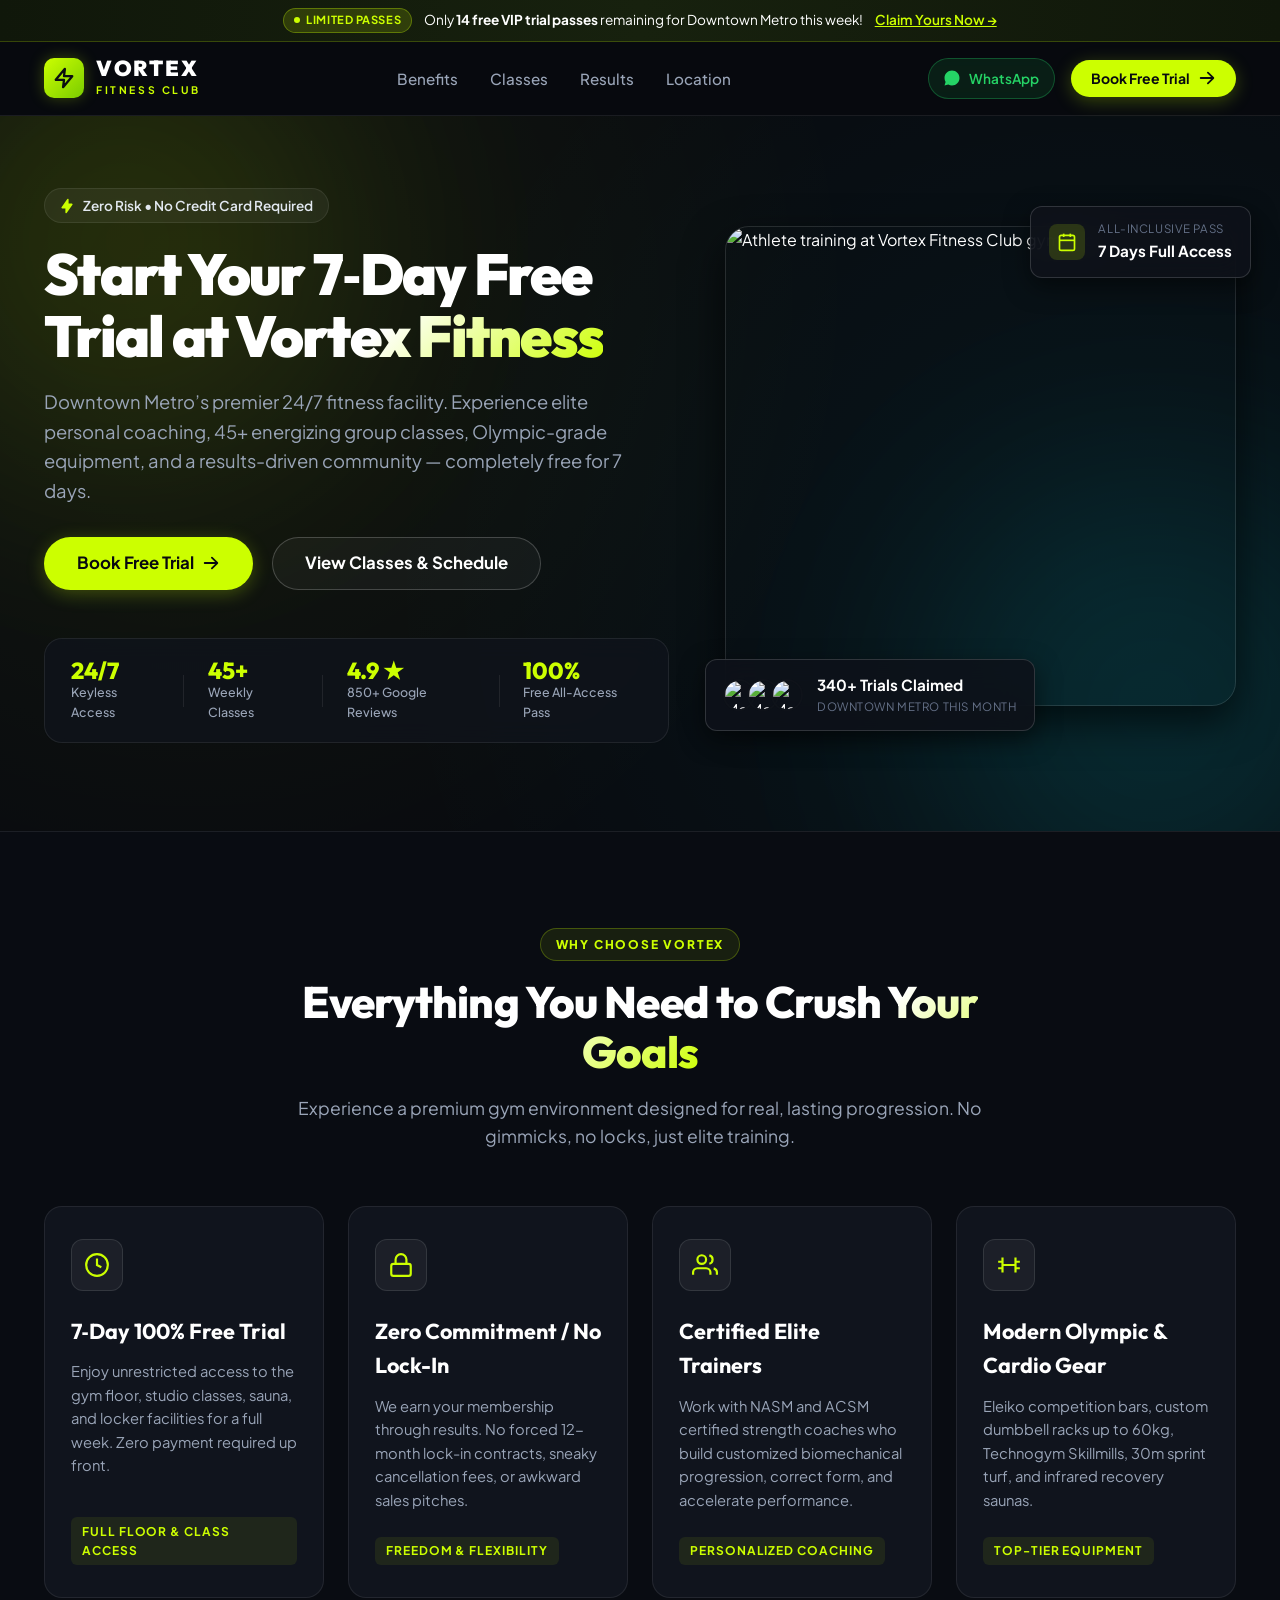
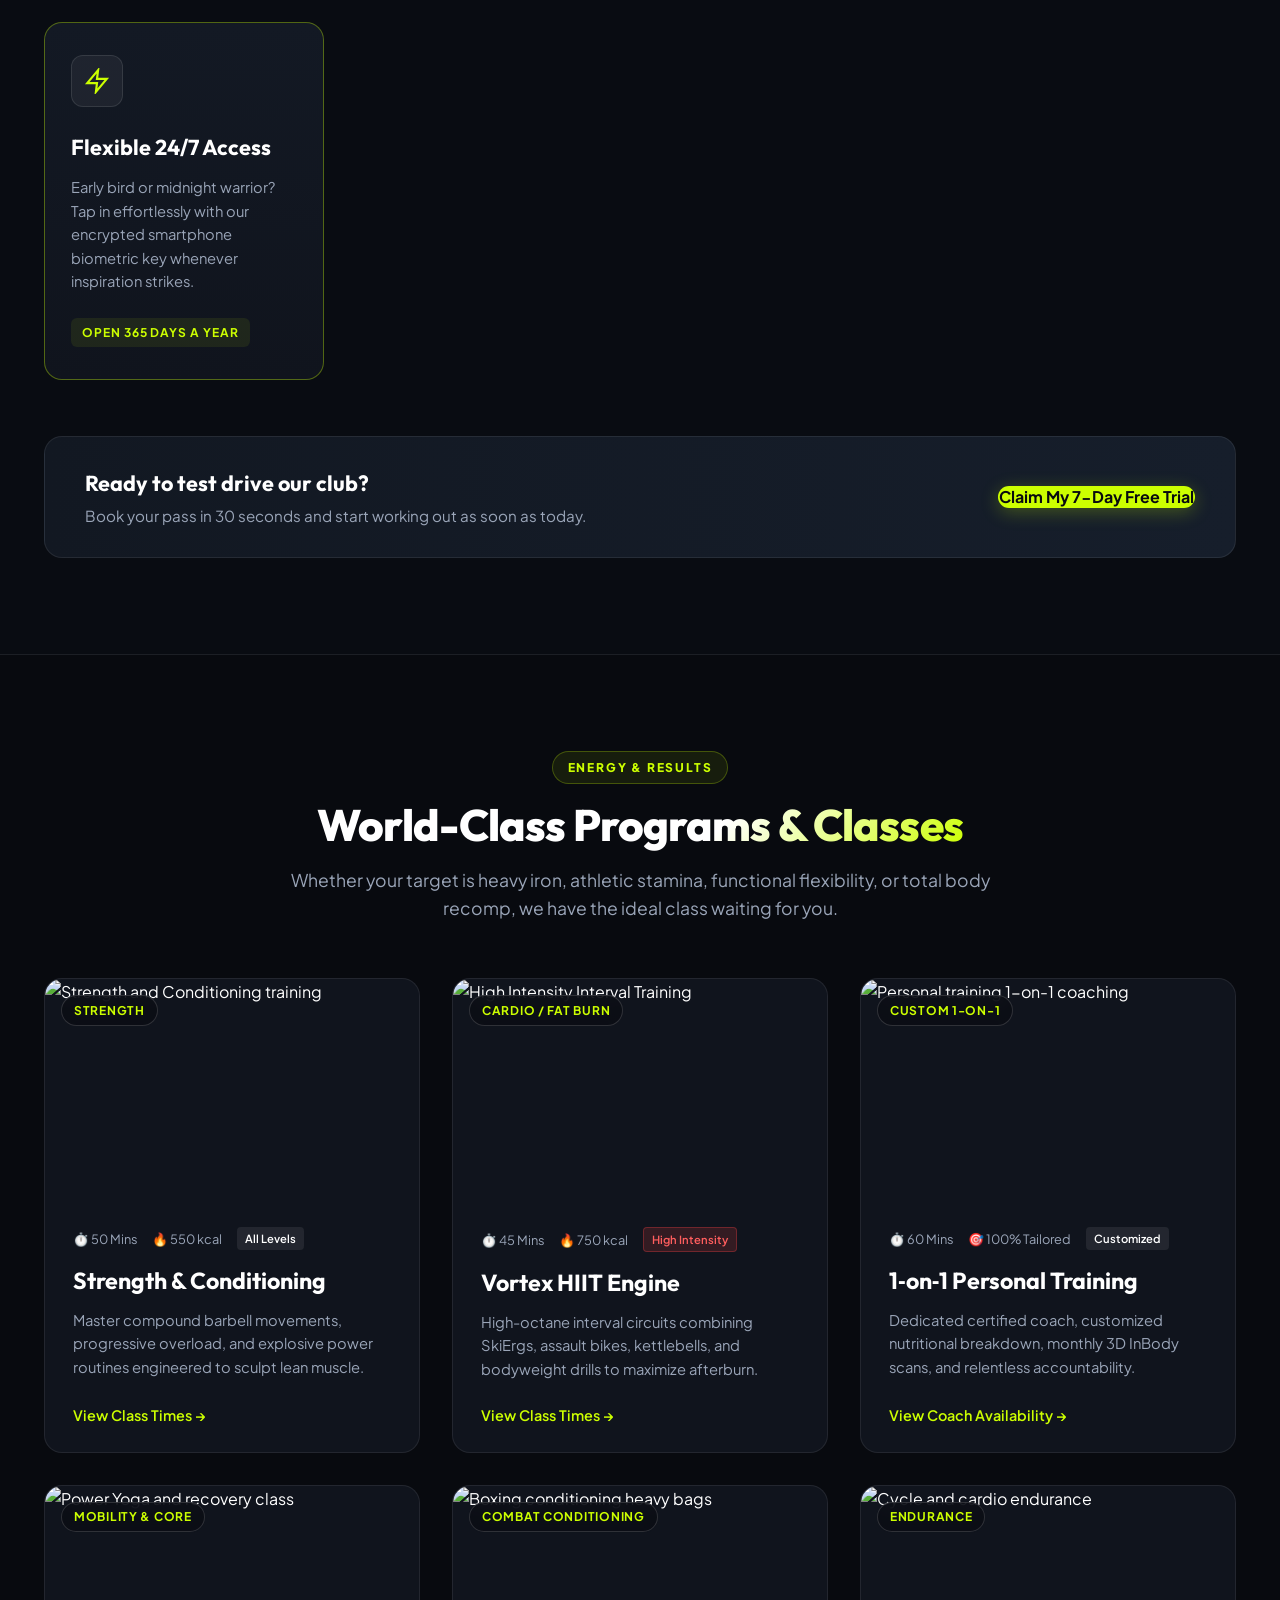
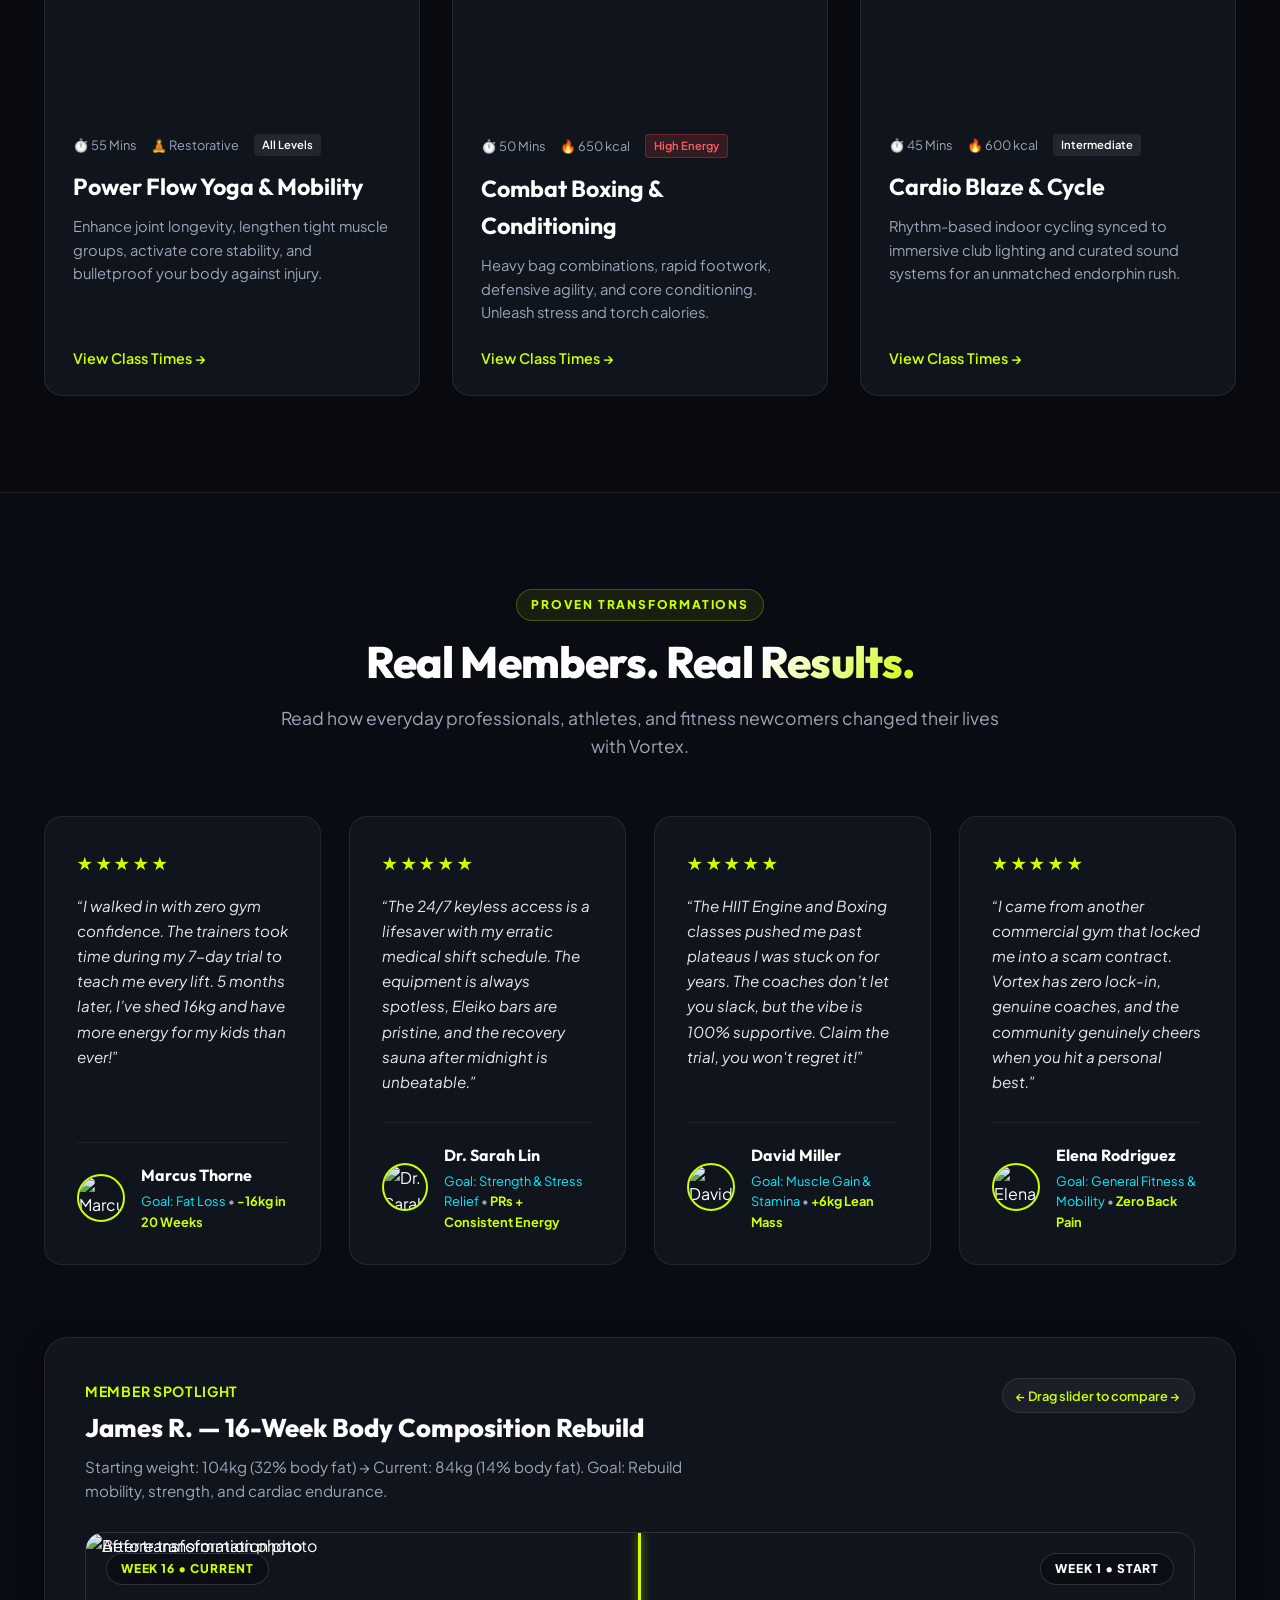
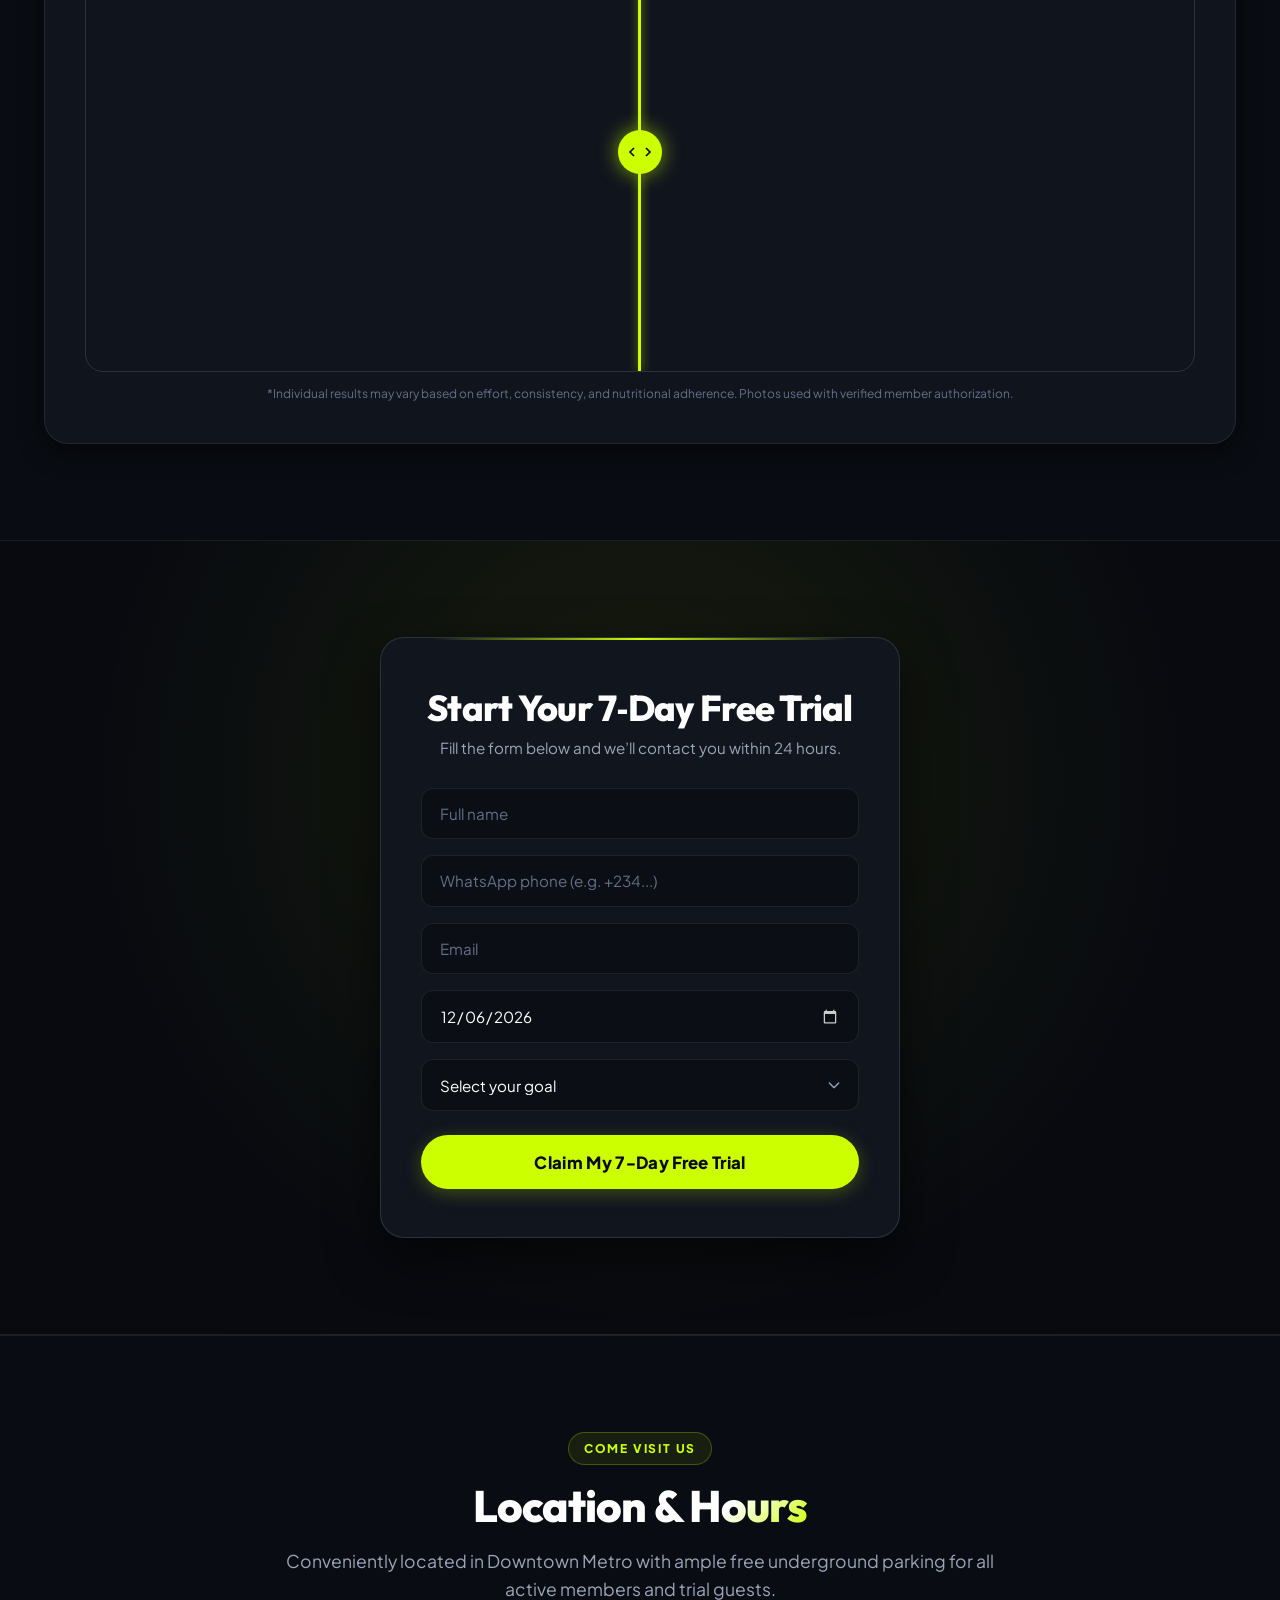
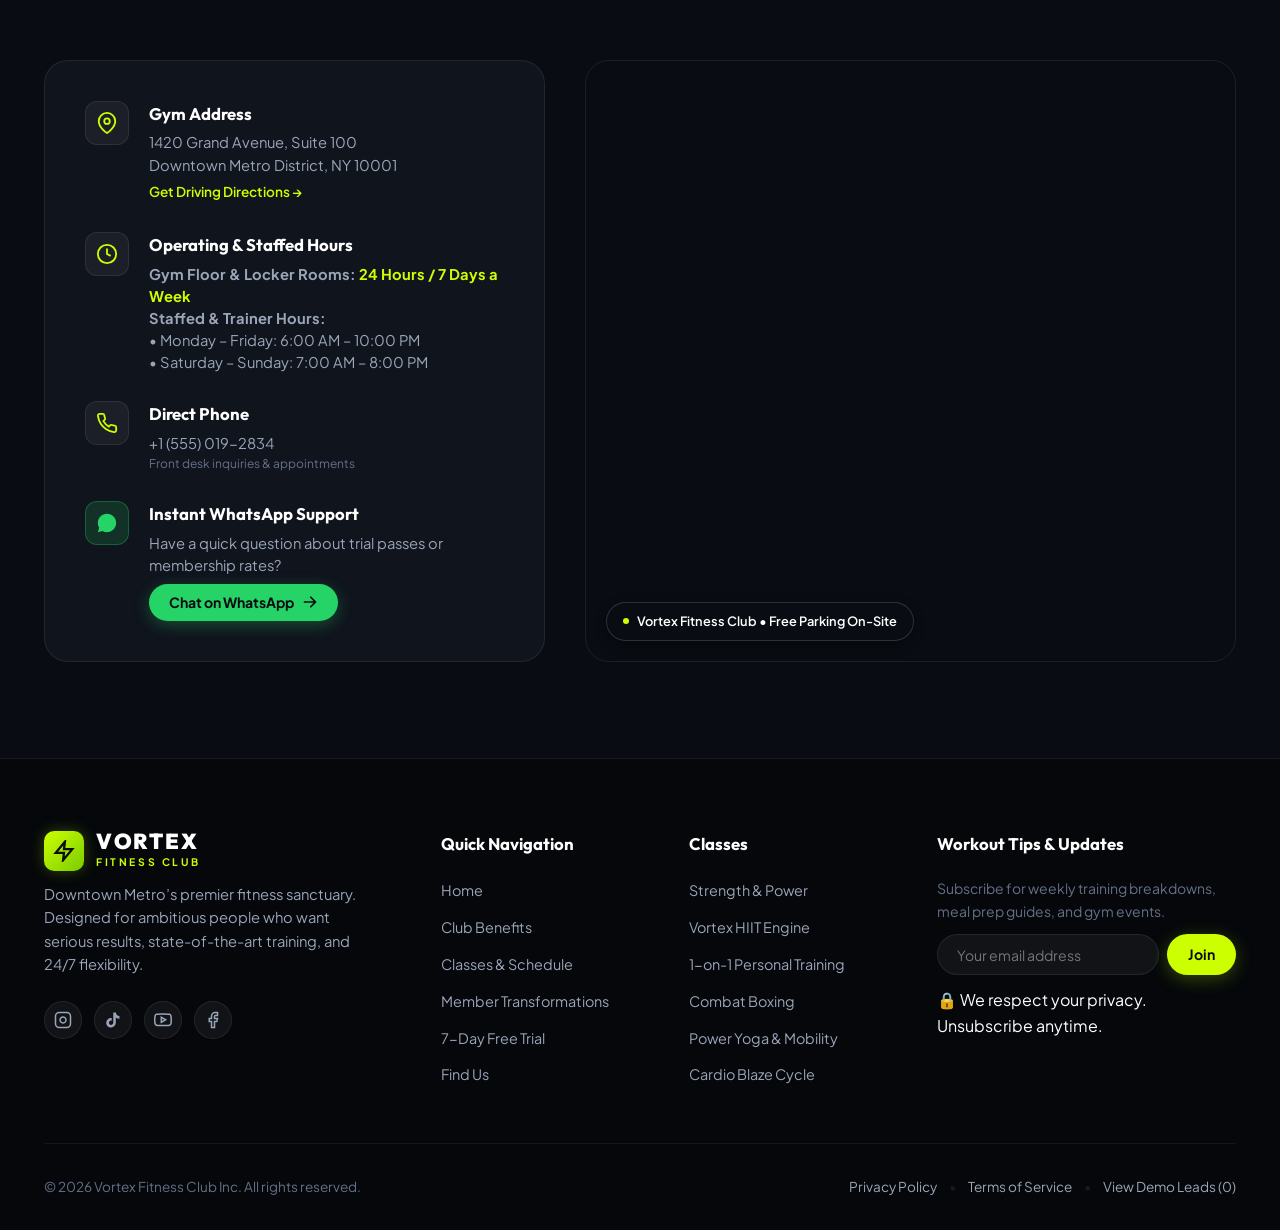
==== commit 4192694c: "feat: integrate FormSubmit Free Trial section with matching theme styles" ====
--- a/index.html
+++ b/index.html
@@ -24,7 +24,7 @@
     <div class="announcement-content">
       <span class="live-pill"><span class="pulse-dot"></span> LIMITED PASSES</span>
       <span>Only <strong>14 free VIP trial passes</strong> remaining for Downtown Metro this week!</span>
-      <a href="#trial-form" class="announcement-link">Claim Yours Now &rarr;</a>
+      <a href="#free-trial" class="announcement-link">Claim Yours Now &rarr;</a>
     </div>
   </div>
 
@@ -59,7 +59,7 @@
           </svg>
           <span>WhatsApp</span>
         </a>
-        <a href="#trial-form" class="btn btn-primary btn-sm header-cta">
+        <a href="#free-trial" class="btn btn-primary btn-sm header-cta">
           <span>Book Free Trial</span>
           <svg class="btn-arrow" viewBox="0 0 20 20" fill="currentColor">
             <path fill-rule="evenodd" d="M10.293 3.293a1 1 0 011.414 0l6 6a1 1 0 010 1.414l-6 6a1 1 0 01-1.414-1.414L14.586 11H3a1 1 0 110-2h11.586l-4.293-4.293a1 1 0 010-1.414z" clip-rule="evenodd" />
@@ -79,7 +79,7 @@
         <li><a href="#benefits" class="mobile-link">Benefits & Offer</a></li>
         <li><a href="#programs" class="mobile-link">Classes & Training</a></li>
         <li><a href="#results" class="mobile-link">Member Transformations</a></li>
-        <li><a href="#trial-form" class="mobile-link highlight">Claim 7-Day Pass</a></li>
+        <li><a href="#free-trial" class="mobile-link highlight">Claim 7-Day Pass</a></li>
         <li><a href="#location" class="mobile-link">Location & Hours</a></li>
       </ul>
       <div class="mobile-nav-footer">
@@ -116,7 +116,7 @@
         </p>
 
         <div class="hero-cta-group">
-          <a href="#trial-form" class="btn btn-primary btn-lg pulse-glow" id="hero-cta-btn">
+          <a href="#free-trial" class="btn btn-primary btn-lg pulse-glow" id="hero-cta-btn">
             <span>Book Free Trial</span>
             <svg class="btn-arrow" viewBox="0 0 20 20" fill="currentColor">
               <path fill-rule="evenodd" d="M10.293 3.293a1 1 0 011.414 0l6 6a1 1 0 010 1.414l-6 6a1 1 0 01-1.414-1.414L14.586 11H3a1 1 0 110-2h11.586l-4.293-4.293a1 1 0 010-1.414z" clip-rule="evenodd" />
@@ -274,7 +274,7 @@
           <h4>Ready to test drive our club?</h4>
           <p>Book your pass in 30 seconds and start working out as soon as today.</p>
         </div>
-        <a href="#trial-form" class="btn btn-primary">Claim My 7-Day Free Trial</a>
+        <a href="#free-trial" class="btn btn-primary">Claim My 7-Day Free Trial</a>
       </div>
     </div>
   </section>
@@ -517,173 +517,74 @@
     </div>
   </section>
 
-  <!-- Lead Capture Form Section (The Core of the Package) -->
-  <section class="section form-section" id="trial-form">
-    <div class="container form-section-container">
-      <div class="form-layout">
-        
-        <!-- Left Side: Value & Guarantee Pitch -->
-        <div class="form-pitch-column">
-          <span class="section-pill">EXCLUSIVE VIP PASS</span>
-          <h2 class="form-heading">Claim Your <span class="highlight-text">7‑Day VIP Pass</span> Today</h2>
-          <p class="form-lead-desc">
-            No upfront payment. No obligation to sign a membership. Just 7 full days to experience why Vortex Fitness is Downtown Metro’s highest-rated training facility.
-          </p>
-
-          <div class="perks-checklist">
-            <div class="perk-check-item">
-              <div class="check-icon">✓</div>
-              <div>
-                <strong>Instant Digital Pass</strong>
-                <p>Generated immediately upon submission. Show it at the front desk or via your phone.</p>
-              </div>
-            </div>
-            <div class="perk-check-item">
-              <div class="check-icon">✓</div>
-              <div>
-                <strong>Complimentary 1-on-1 Fitness Consultation</strong>
-                <p>Includes a 15-minute goal setting session & full body composition scan with a trainer.</p>
-              </div>
-            </div>
-            <div class="perk-check-item">
-              <div class="check-icon">✓</div>
-              <div>
-                <strong>Full Class Access Included</strong>
-                <p>HIIT, Yoga, Strength, Boxing, and Cycling all unlocked with zero upgrade charges.</p>
-              </div>
-            </div>
-            <div class="perk-check-item">
-              <div class="check-icon">✓</div>
-              <div>
-                <strong>WhatsApp Direct Confirmation</strong>
-                <p>Receive your pass confirmation directly to your phone for quick check-in.</p>
-              </div>
-            </div>
-          </div>
-
-          <div class="pass-counter-box">
-            <div class="pass-counter-head">
-              <span class="live-pulse"></span>
-              <span>High Demand Alert</span>
-            </div>
-            <p class="text-sm text-muted">Only <strong class="text-accent" id="seats-left-counter">14 passes</strong> left for this week to maintain comfortable floor density.</p>
-          </div>
-        </div>
-
-        <!-- Right Side: The Form Card -->
-        <div class="form-card-column">
-          <div class="form-card" id="form-container">
-            <div class="form-card-header">
-              <h3 class="form-card-title">Activate Free 7-Day Access</h3>
-              <p class="form-card-sub">Fill out the quick details below. It takes less than 30 seconds.</p>
-            </div>
-
-            <form id="lead-form" class="lead-form" novalidate>
-              <!-- Full Name -->
-              <div class="form-group">
-                <label for="fullName" class="form-label">Full Name <span class="required">*</span></label>
-                <div class="input-with-icon">
-                  <svg class="input-icon" viewBox="0 0 24 24" fill="none" stroke="currentColor" stroke-width="2">
-                    <path d="M20 21v-2a4 4 0 0 0-4-4H8a4 4 0 0 0-4 4v2"></path>
-                    <circle cx="12" cy="7" r="4"></circle>
-                  </svg>
-                  <input type="text" id="fullName" name="fullName" class="form-control" placeholder="e.g. Alexander Vance" required>
-                </div>
-                <div class="form-error" id="name-error">Please enter your full name.</div>
-              </div>
-
-              <!-- Phone (WhatsApp Enabled) -->
-              <div class="form-group">
-                <label for="phone" class="form-label">
-                  Phone Number (WhatsApp-enabled) <span class="required">*</span>
-                </label>
-                <div class="input-with-icon">
-                  <svg class="input-icon whatsapp-icon-color" viewBox="0 0 24 24" fill="currentColor">
-                    <path d="M12.031 6.172c-3.181 0-5.767 2.586-5.768 5.766-.001 1.298.38 2.27 1.019 3.287l-.582 2.128 2.182-.573c.978.58 1.911.928 3.145.929 3.178 0 5.767-2.587 5.768-5.766.001-3.187-2.575-5.77-5.764-5.771zm3.392 8.244c-.144.405-.837.774-1.17.824-.299.045-.677.063-1.092-.069-.252-.08-.575-.187-.988-.365-1.739-.751-2.874-2.502-2.961-2.617-.087-.116-.708-.94-.708-1.793s.448-1.273.607-1.446c.159-.173.346-.217.462-.217l.332.006c.106.005.249-.04.39.298.144.347.491 1.2.534 1.287.043.087.072.188.014.304-.058.116-.087.188-.173.289l-.26.304c-.087.086-.177.18-.076.354.101.174.449.741.964 1.201.662.591 1.221.774 1.394.86.174.086.275.072.376-.044.102-.115.434-.506.549-.68.116-.174.232-.145.39-.087s1.011.477 1.184.564.289.13.332.202c.043.073.043.419-.101.824zM12 2C6.477 2 2 6.477 2 12c0 1.891.524 3.662 1.435 5.176L2.05 22l4.975-1.341A9.957 9.957 0 0012 22c5.523 0 10-4.477 10-10S17.523 2 12 2z"/>
-                  </svg>
-                  <input type="tel" id="phone" name="phone" class="form-control" placeholder="e.g. +1 555-019-2834" required>
-                </div>
-                <div class="form-hint">We'll send your digital QR Pass directly via WhatsApp/SMS.</div>
-                <div class="form-error" id="phone-error">Please enter a valid phone number.</div>
-              </div>
-
-              <!-- Email -->
-              <div class="form-group">
-                <label for="email" class="form-label">Email Address <span class="required">*</span></label>
-                <div class="input-with-icon">
-                  <svg class="input-icon" viewBox="0 0 24 24" fill="none" stroke="currentColor" stroke-width="2">
-                    <path d="M4 4h16c1.1 0 2 .9 2 2v12c0 1.1-.9 2-2 2H4c-1.1 0-2-.9-2-2V6c0-1.1.9-2 2-2z"></path>
-                    <polyline points="22,6 12,13 2,6"></polyline>
-                  </svg>
-                  <input type="email" id="email" name="email" class="form-control" placeholder="e.g. alexander@example.com" required>
-                </div>
-                <div class="form-error" id="email-error">Please enter a valid email address.</div>
-              </div>
-
-              <!-- Row: Preferred Start Date + Goal -->
-              <div class="form-row">
-                <div class="form-group col-half">
-                  <label for="startDate" class="form-label">Preferred Start Date <span class="required">*</span></label>
-                  <div class="input-with-icon">
-                    <svg class="input-icon" viewBox="0 0 24 24" fill="none" stroke="currentColor" stroke-width="2">
-                      <rect x="3" y="4" width="18" height="18" rx="2" ry="2"></rect>
-                      <line x1="16" y1="2" x2="16" y2="6"></line>
-                      <line x1="8" y1="2" x2="8" y2="6"></line>
-                      <line x1="3" y1="10" x2="21" y2="10"></line>
-                    </svg>
-                    <input type="date" id="startDate" name="startDate" class="form-control" required>
-                  </div>
-                  <div class="form-error" id="date-error">Please choose a start date.</div>
-                </div>
-
-                <div class="form-group col-half">
-                  <label for="fitnessGoal" class="form-label">Primary Fitness Goal <span class="required">*</span></label>
-                  <select id="fitnessGoal" name="fitnessGoal" class="form-control select-control" required>
-                    <option value="" disabled selected>Select goal...</option>
-                    <option value="Lose Weight & Burn Fat">Lose Weight & Burn Fat</option>
-                    <option value="Gain Muscle & Strength">Gain Muscle & Strength</option>
-                    <option value="Athletic Conditioning">Athletic Conditioning</option>
-                    <option value="General Health & Longevity">General Fitness & Energy</option>
-                    <option value="Mobility & Recovery">Mobility & Rehab</option>
-                  </select>
-                  <div class="form-error" id="goal-error">Please select your primary goal.</div>
-                </div>
-              </div>
-
-              <!-- How did you hear about us -->
-              <div class="form-group">
-                <label for="referralSource" class="form-label">How did you hear about us?</label>
-                <select id="referralSource" name="referralSource" class="form-control select-control">
-                  <option value="" disabled selected>Select an option...</option>
-                  <option value="Instagram / Social Media">Instagram / Social Media</option>
-                  <option value="Friend or Family Referral">Friend or Family Recommendation</option>
-                  <option value="Google Search">Google Search / Maps</option>
-                  <option value="Walked By the Gym">Walked By the Gym</option>
-                  <option value="TikTok">TikTok</option>
-                  <option value="Other">Other</option>
-                </select>
-              </div>
-
-              <!-- Submit Button -->
-              <button type="submit" class="btn btn-primary btn-submit w-full" id="submit-btn">
-                <span class="btn-text">Claim My 7‑Day Free Trial</span>
-                <svg class="btn-bolt" viewBox="0 0 24 24" fill="currentColor">
-                  <polygon points="13 2 3 14 12 14 11 22 21 10 12 10 13 2"></polygon>
-                </svg>
-              </button>
-
-              <div class="form-security-note">
-                <svg viewBox="0 0 24 24" fill="none" stroke="currentColor" stroke-width="2">
-                  <rect x="3" y="11" width="18" height="11" rx="2" ry="2"></rect>
-                  <path d="M7 11V7a5 5 0 0 1 10 0v4"></path>
-                </svg>
-                <span>Zero spam guarantee. No credit card required. Pass arrives instantly.</span>
-              </div>
-            </form>
-          </div>
-        </div>
-
-      </div>
+  <!-- Free Trial Section -->
+  <section id="free-trial" style="padding: 60px 20px;">
+    <div style="max-width: 500px; margin: 0 auto;">
+      <h2>Start Your 7‑Day Free Trial</h2>
+      <p>Fill the form below and we’ll contact you within 24 hours.</p>
+
+      <form
+        action="https://formsubmit.co/YOUR_EMAIL_HERE"
+        method="POST"
+        style="display: grid; gap: 12px;"
+      >
+        <!-- Redirect after submit -->
+        <input type="hidden" name="_next" value="https://vortexfitness.vercel.app/thanks.html" />
+        <!-- Disable captcha (optional, for smoother UX) -->
+        <input type="hidden" name="_captcha" value="false" />
+        <!-- Disable Formsubmit’s default “success” page branding (optional) -->
+        <input type="hidden" name="_template" value="table" />
+
+        <input
+          type="text"
+          name="name"
+          placeholder="Full name"
+          required
+          style="padding: 10px; border: 1px solid #ccc; border-radius: 6px;"
+        />
+
+        <input
+          type="tel"
+          name="phone"
+          placeholder="WhatsApp phone (e.g. +234...)"
+          required
+          style="padding: 10px; border: 1px solid #ccc; border-radius: 6px;"
+        />
+
+        <input
+          type="email"
+          name="email"
+          placeholder="Email"
+          required
+          style="padding: 10px; border: 1px solid #ccc; border-radius: 6px;"
+        />
+
+        <input
+          type="date"
+          name="startDate"
+          required
+          style="padding: 10px; border: 1px solid #ccc; border-radius: 6px;"
+        />
+
+        <select
+          name="goal"
+          required
+          style="padding: 10px; border: 1px solid #ccc; border-radius: 6px;"
+        >
+          <option value="" disabled selected>Select your goal</option>
+          <option value="Lose weight">Lose weight</option>
+          <option value="Gain muscle">Gain muscle</option>
+          <option value="General fitness">General fitness</option>
+          <option value="Improve health">Improve health</option>
+        </select>
+
+        <button
+          type="submit"
+          style="padding: 12px; background: #000; color: #fff; border: none; border-radius: 6px; cursor: pointer;"
+        >
+          Claim My 7‑Day Free Trial
+        </button>
+      </form>
     </div>
   </section>
 
@@ -830,7 +731,7 @@
             <li><a href="#benefits">Club Benefits</a></li>
             <li><a href="#programs">Classes & Schedule</a></li>
             <li><a href="#results">Member Transformations</a></li>
-            <li><a href="#trial-form">7-Day Free Trial</a></li>
+            <li><a href="#free-trial">7-Day Free Trial</a></li>
             <li><a href="#location">Find Us</a></li>
           </ul>
         </div>
@@ -1048,7 +949,7 @@
       </div>
 
       <div class="mt-4 text-center">
-        <a href="#trial-form" class="btn btn-primary" id="book-from-schedule-btn">Claim Trial to Book Classes</a>
+        <a href="#free-trial" class="btn btn-primary" id="book-from-schedule-btn">Claim Trial to Book Classes</a>
       </div>
     </div>
   </div>
--- a/styles.css
+++ b/styles.css
@@ -1252,6 +1252,148 @@
 .ba-handle-btn svg {
   width: 16px;
   height: 16px;
+}
+
+/* Free Trial Section (FormSubmit Integration) */
+#free-trial {
+  padding: 6rem 1.5rem !important;
+  background: radial-gradient(circle at 50% 30%, rgba(204, 255, 0, 0.08) 0%, transparent 65%),
+              var(--bg-main) !important;
+  position: relative;
+  border-top: 1px solid var(--border-subtle);
+  border-bottom: 1px solid var(--border-subtle);
+}
+
+#free-trial > div {
+  max-width: 520px !important;
+  margin: 0 auto !important;
+  background: #11151e !important;
+  border: 1px solid rgba(255, 255, 255, 0.12) !important;
+  border-radius: var(--radius-xl) !important;
+  padding: 3rem 2.5rem !important;
+  box-shadow: 0 20px 50px rgba(0, 0, 0, 0.6) !important;
+  position: relative !important;
+  box-sizing: border-box !important;
+}
+
+#free-trial > div::before {
+  content: '';
+  position: absolute;
+  top: 0;
+  left: 10%;
+  right: 10%;
+  height: 2px;
+  background: linear-gradient(90deg, transparent, var(--accent-volt), transparent);
+}
+
+#free-trial h2 {
+  font-family: var(--font-heading) !important;
+  font-size: 2.25rem !important;
+  font-weight: 800 !important;
+  color: #ffffff !important;
+  margin-bottom: 0.5rem !important;
+  letter-spacing: -0.02em !important;
+  text-align: center !important;
+  line-height: 1.2 !important;
+}
+
+#free-trial p {
+  font-family: var(--font-body) !important;
+  font-size: 0.95rem !important;
+  color: var(--text-secondary) !important;
+  margin-bottom: 1.75rem !important;
+  text-align: center !important;
+  line-height: 1.5 !important;
+}
+
+#free-trial form {
+  display: grid !important;
+  gap: 1rem !important;
+}
+
+#free-trial input[type="text"],
+#free-trial input[type="tel"],
+#free-trial input[type="email"],
+#free-trial input[type="date"],
+#free-trial select {
+  width: 100% !important;
+  box-sizing: border-box !important;
+  padding: 0.95rem 1.15rem !important;
+  background: var(--bg-input) !important;
+  border: 1px solid var(--border-subtle) !important;
+  border-radius: var(--radius-md) !important;
+  color: #ffffff !important;
+  font-family: var(--font-body) !important;
+  font-size: 0.95rem !important;
+  outline: none !important;
+  transition: var(--transition) !important;
+}
+
+#free-trial select {
+  appearance: none !important;
+  background-image: url("data:image/svg+xml,%3Csvg xmlns='http://www.w3.org/2000/svg' fill='none' viewBox='0 0 24 24' stroke='%239aa5b8'%3E%3Cpath stroke-linecap='round' stroke-linejoin='round' stroke-width='2' d='M19 9l-7 7-7-7'%3E%3C/path%3E%3C/svg%3E") !important;
+  background-repeat: no-repeat !important;
+  background-position: right 1rem center !important;
+  background-size: 16px !important;
+  cursor: pointer !important;
+}
+
+#free-trial select option {
+  background: #11151e !important;
+  color: #ffffff !important;
+}
+
+#free-trial input:focus,
+#free-trial select:focus {
+  border-color: var(--accent-volt) !important;
+  box-shadow: 0 0 0 3px rgba(204, 255, 0, 0.15) !important;
+  background: #0d111a !important;
+}
+
+#free-trial input[type="date"]::-webkit-calendar-picker-indicator {
+  filter: invert(0.8);
+  cursor: pointer;
+}
+
+#free-trial input::placeholder {
+  color: var(--text-muted) !important;
+}
+
+#free-trial button[type="submit"] {
+  width: 100% !important;
+  padding: 1.05rem 1.5rem !important;
+  background: var(--accent-volt) !important;
+  color: #080a0f !important;
+  font-family: var(--font-body) !important;
+  font-weight: 800 !important;
+  font-size: 1.05rem !important;
+  border: none !important;
+  border-radius: var(--radius-pill) !important;
+  cursor: pointer !important;
+  box-shadow: 0 4px 18px var(--accent-volt-glow) !important;
+  transition: var(--transition) !important;
+  letter-spacing: 0.02em !important;
+  margin-top: 0.5rem !important;
+  display: block !important;
+  text-align: center !important;
+}
+
+#free-trial button[type="submit"]:hover {
+  background: var(--accent-volt-hover) !important;
+  transform: translateY(-2px) !important;
+  box-shadow: 0 6px 24px rgba(204, 255, 0, 0.4) !important;
+}
+
+@media (max-width: 600px) {
+  #free-trial {
+    padding: 4.5rem 1.25rem !important;
+  }
+  #free-trial > div {
+    padding: 2.25rem 1.5rem !important;
+  }
+  #free-trial h2 {
+    font-size: 1.85rem !important;
+  }
 }
 
 /* Lead Capture Form Section (Core Engine) */
